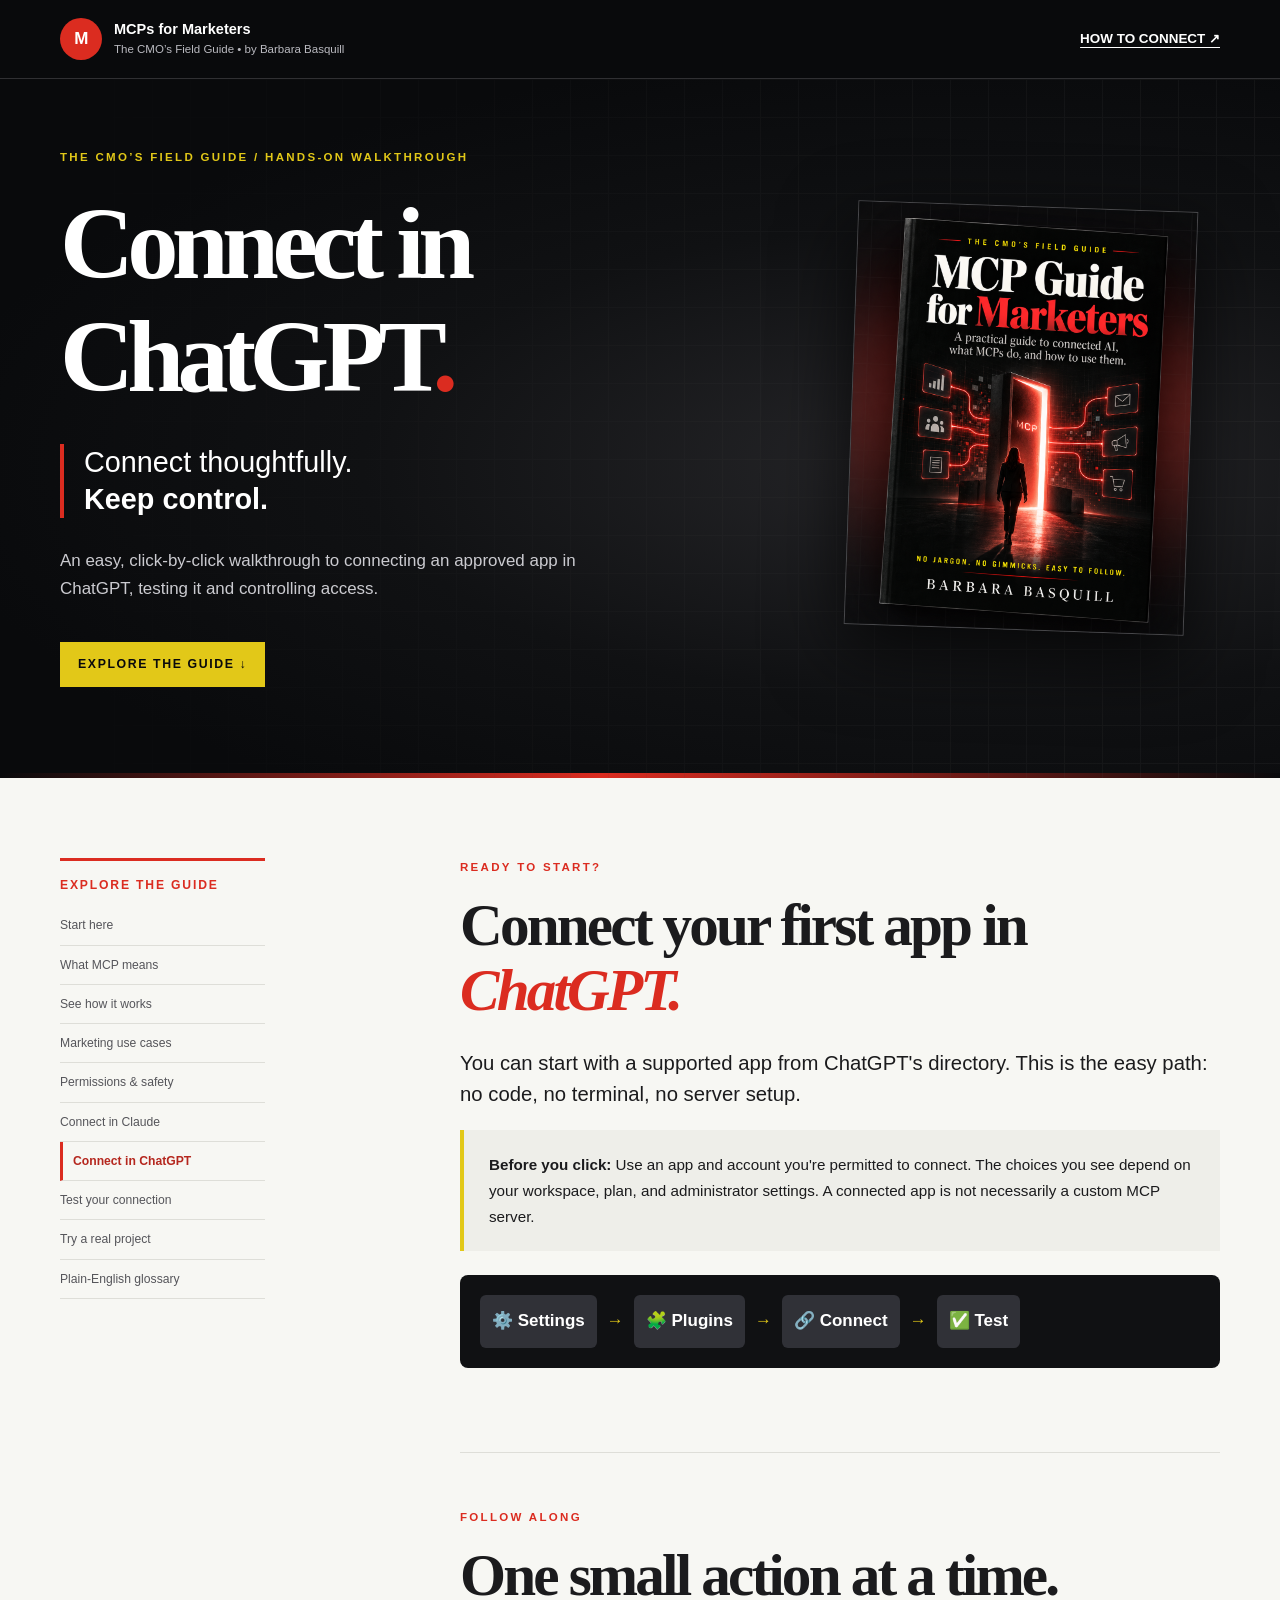
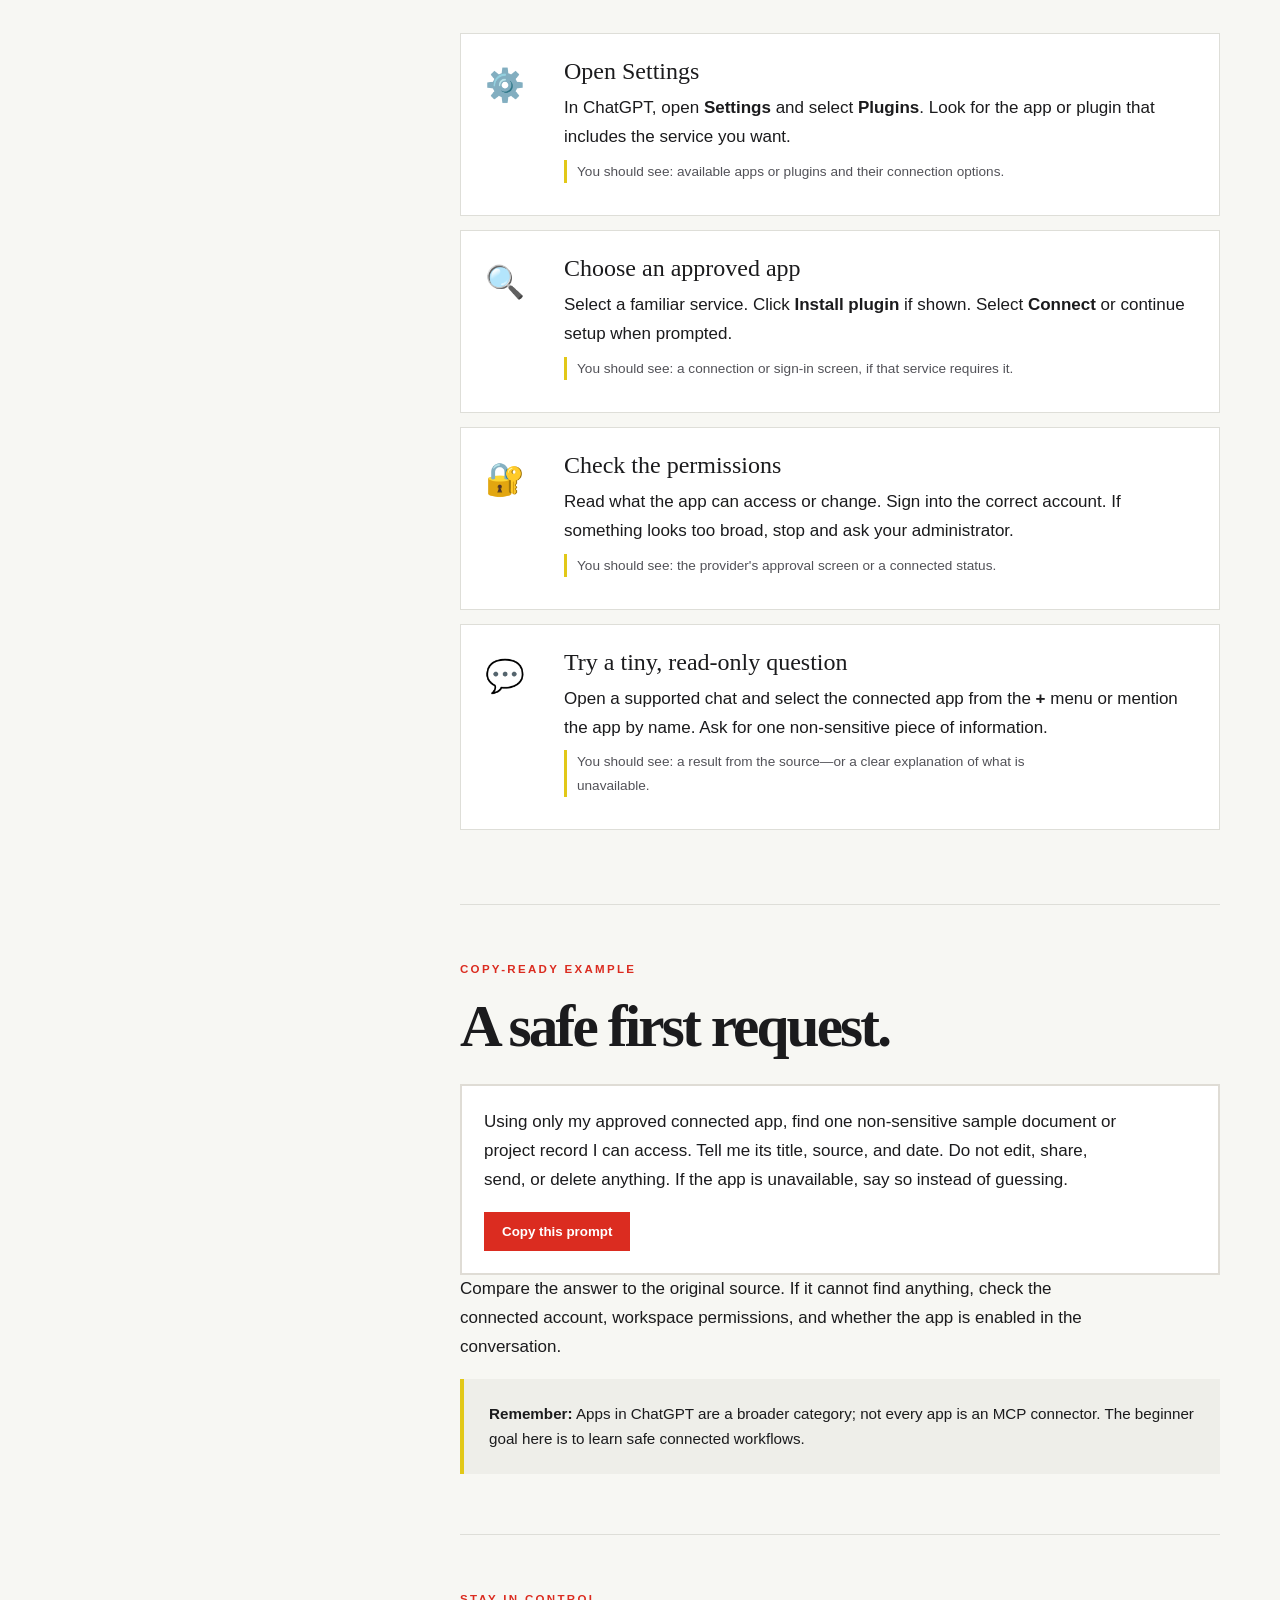
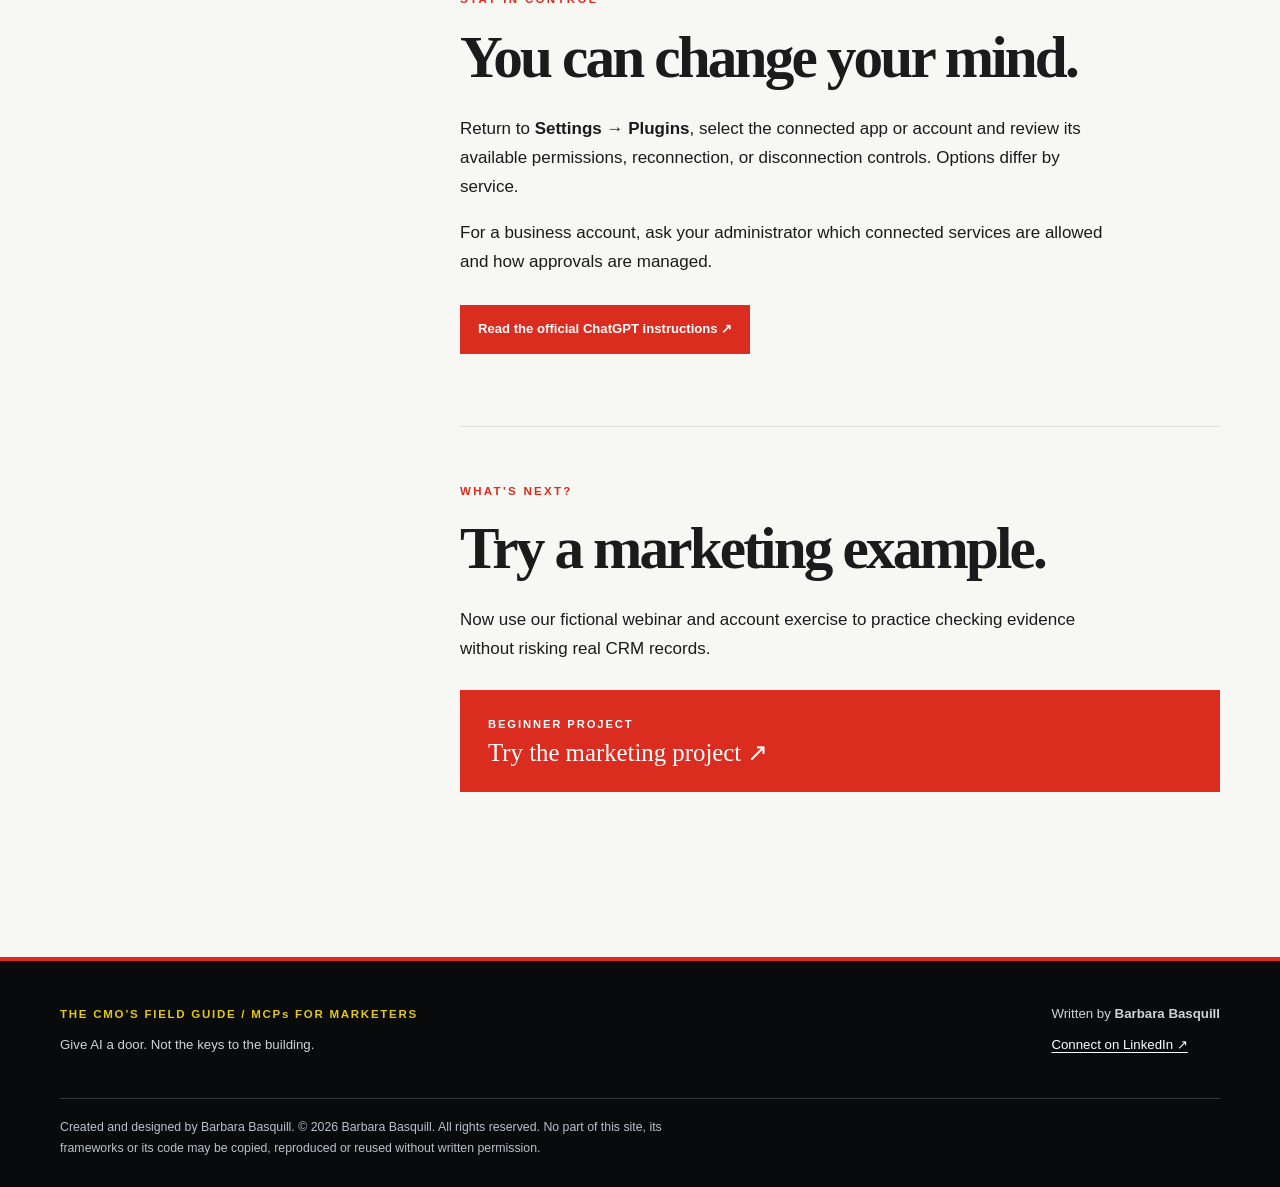
==== connect-chatgpt.html @ d880cb08 "Add files via upload" ====
<!DOCTYPE html>

<html lang="en"><head><meta charset="utf-8"/><meta content="width=device-width,initial-scale=1" name="viewport"/><meta content="#090a0c" name="theme-color"/><meta content="A complete, plain-English MCP guide for CMOs and marketers: see how connectors work, connect Claude safely, and try practical marketing projects." name="description"/><title>Connect an App in ChatGPT | MCPs for Marketers</title><link href="styles.css" rel="stylesheet"/></head><body><a class="skip-link" href="#article">Skip to the guide</a><header class="site-header"><div class="shell header-inner"><a class="brand" href="index.html"><span aria-hidden="true" class="brand-mark">M</span><span><strong>MCPs for Marketers</strong><small>The CMO’s Field Guide • by Barbara Basquill</small></span></a><a class="header-link" href="connect-claude.html">HOW TO CONNECT ↗</a></div></header><section class="hero"><div class="shell hero-grid"><div class="hero-copy"><p class="eyebrow">THE CMO’S FIELD GUIDE / HANDS-ON WALKTHROUGH</p><h1>Connect in<br/><em>ChatGPT<span class="red">.</span></em></h1><p class="hero-deck">Connect thoughtfully.<br/><strong>Keep control.</strong></p><p class="hero-sub">An easy, click-by-click walkthrough to connecting an approved app in ChatGPT, testing it and controlling access.</p><a class="hero-button" href="#article">EXPLORE THE GUIDE ↓</a></div><div aria-hidden="false" class="hero-art"><img alt="MCP Guide for Marketers book cover, by Barbara Basquill, depicting connected business tools through an illuminated MCP doorway" src="assets/mcp-guide-cover.png"/></div></div><div class="hero-rule"></div></section><main class="shell article-shell" id="article"><aside aria-label="Guide navigation" class="contents"><p>EXPLORE THE GUIDE</p><a href="index.html">Start here</a><a href="index.html#what">What MCP means</a><a href="index.html#diagram">See how it works</a><a href="index.html#examples">Marketing use cases</a><a href="index.html#safety">Permissions &amp; safety</a><a href="connect-claude.html">Connect in Claude</a><a aria-current="page" href="connect-chatgpt.html">Connect in ChatGPT</a><a href="connect-claude.html#test">Test your connection</a><a href="starter-project.html">Try a real project</a><a href="starter-project.html#glossary">Plain-English glossary</a></aside><article class="story">
<section class="story-section intro"><p class="section-kicker">READY TO START?</p><h2>Connect your first app in <em>ChatGPT.</em></h2><p class="lead">You can start with a supported app from ChatGPT's directory. This is the easy path: no code, no terminal, no server setup.</p><div class="note"><strong>Before you click:</strong> Use an app and account you're permitted to connect. The choices you see depend on your workspace, plan, and administrator settings. A connected app is not necessarily a custom MCP server.</div><div class="interface-map"><div>⚙️ <strong>Settings</strong></div><span>→</span><div>🧩 <strong>Plugins</strong></div><span>→</span><div>🔗 <strong>Connect</strong></div><span>→</span><div>✅ <strong>Test</strong></div></div></section>
<section class="story-section" id="chatgpt-steps"><p class="section-kicker">FOLLOW ALONG</p><h2>One small action at a time.</h2><div class="action-steps"><article><div class="action-icon">⚙️</div><div><h3>Open Settings</h3><p>In ChatGPT, open <strong>Settings</strong> and select <strong>Plugins</strong>. Look for the app or plugin that includes the service you want.</p><p class="expected">You should see: available apps or plugins and their connection options.</p></div></article><article><div class="action-icon">🔍</div><div><h3>Choose an approved app</h3><p>Select a familiar service. Click <strong>Install plugin</strong> if shown. Select <strong>Connect</strong> or continue setup when prompted.</p><p class="expected">You should see: a connection or sign-in screen, if that service requires it.</p></div></article><article><div class="action-icon">🔐</div><div><h3>Check the permissions</h3><p>Read what the app can access or change. Sign into the correct account. If something looks too broad, stop and ask your administrator.</p><p class="expected">You should see: the provider's approval screen or a connected status.</p></div></article><article><div class="action-icon">💬</div><div><h3>Try a tiny, read-only question</h3><p>Open a supported chat and select the connected app from the <strong>+</strong> menu or mention the app by name. Ask for one non-sensitive piece of information.</p><p class="expected">You should see: a result from the source—or a clear explanation of what is unavailable.</p></div></article></div></section>
<section class="story-section" id="chatgpt-test"><p class="section-kicker">COPY-READY EXAMPLE</p><h2>A safe first request.</h2><div class="prompt-card"><p id="gptPrompt">Using only my approved connected app, find one non-sensitive sample document or project record I can access. Tell me its title, source, and date. Do not edit, share, send, or delete anything. If the app is unavailable, say so instead of guessing.</p><button class="copy-button" data-copy="gptPrompt" type="button">Copy this prompt</button></div><p>Compare the answer to the original source. If it cannot find anything, check the connected account, workspace permissions, and whether the app is enabled in the conversation.</p><div class="note"><strong>Remember:</strong> Apps in ChatGPT are a broader category; not every app is an MCP connector. The beginner goal here is to learn safe connected workflows.</div></section>
<section class="story-section" id="chatgpt-control"><p class="section-kicker">STAY IN CONTROL</p><h2>You can change your mind.</h2><p>Return to <strong>Settings → Plugins</strong>, select the connected app or account and review its available permissions, reconnection, or disconnection controls. Options differ by service.</p><p>For a business account, ask your administrator which connected services are allowed and how approvals are managed.</p><a class="action-link" href="https://help.openai.com/en/articles/11487775-connected-apps-in-chatgpt" rel="noopener" target="_blank">Read the official ChatGPT instructions ↗</a></section>
<section class="story-section last"><p class="section-kicker">WHAT'S NEXT?</p><h2>Try a marketing example.</h2><p>Now use our fictional webinar and account exercise to practice checking evidence without risking real CRM records.</p><a class="cta" href="starter-project.html"><span>BEGINNER PROJECT</span><strong>Try the marketing project ↗</strong></a></section></article></main><footer><div class="shell footer-inner"><div class="footer-project"><span>THE CMO’S FIELD GUIDE / MCPs FOR MARKETERS</span><p>Give AI a door. Not the keys to the building.</p></div><div class="footer-author"><p>Written by <strong>Barbara Basquill</strong></p><a href="https://www.linkedin.com/in/enterprisemarketing/" target="_blank" rel="noopener noreferrer">Connect on LinkedIn ↗</a></div></div><div class="shell footer-copyright"><p>Created and designed by Barbara Basquill. © 2026 Barbara Basquill. All rights reserved. No part of this site, its frameworks or its code may be copied, reproduced or reused without written permission.</p></div></footer><script defer="True" src="guide.js"></script></body></html>
---- styles.css ----
:root{--black:#090a0c;--charcoal:#141518;--paper:#f7f7f3;--white:#fff;--red:#db2c20;--yellow:#e2c818;--ink:#1b1b1d;--muted:#626269;--line:#deded8}*{box-sizing:border-box}html{scroll-behavior:smooth}body{margin:0;background:var(--paper);color:var(--ink);font:17px/1.7 Inter,ui-sans-serif,-apple-system,BlinkMacSystemFont,"Segoe UI",sans-serif}a{color:inherit;text-underline-offset:4px}a:focus-visible{outline:3px solid var(--yellow);outline-offset:4px}.shell{width:min(1160px,calc(100% - 48px));margin-inline:auto}.skip-link{position:absolute;left:16px;top:-80px;background:var(--yellow);color:var(--black);padding:8px 15px;z-index:30}.skip-link:focus{top:12px}.site-header{background:var(--black);color:white;border-bottom:1px solid #303033}.header-inner{min-height:78px;display:flex;align-items:center;justify-content:space-between;gap:24px}.brand{display:flex;align-items:center;gap:12px;text-decoration:none;line-height:1.2}.brand-mark{display:grid;place-items:center;width:42px;height:42px;border-radius:50%;background:var(--red);font-weight:900;letter-spacing:-.04em}.brand strong,.brand small{display:block}.brand strong{font-size:.91rem}.brand small{margin-top:4px;color:#babac0;font-size:.72rem}.header-link{font-size:.84rem;font-weight:750}.hero{position:relative;overflow:hidden;color:white;background:radial-gradient(ellipse at 75% 55%,#27272a 0%,#101113 44%,var(--black) 76%)}.hero:before{content:"";position:absolute;inset:0;opacity:.16;background-image:linear-gradient(#494949 1px,transparent 1px),linear-gradient(90deg,#494949 1px,transparent 1px);background-size:38px 38px;mask-image:linear-gradient(to right,transparent,#000)}.hero-grid{position:relative;display:grid;grid-template-columns:1.35fr .8fr;align-items:center;gap:clamp(36px,7vw,90px);min-height:650px;padding:70px 0 86px}.eyebrow,.section-kicker{font-size:.72rem;font-weight:900;letter-spacing:.2em}.eyebrow{color:var(--yellow)}.eyebrow span{color:var(--red);padding:0 10px}h1,h2,h3,p{margin-top:0}h1,h2,h3{line-height:1.1}h1{font-family:Georgia,"Times New Roman",serif;font-size:clamp(3.8rem,8vw,7.1rem);letter-spacing:-.065em;margin:22px 0 30px}h1 em{font-style:normal}h1 .red{color:var(--red)}.hero-deck{border-left:4px solid var(--red);padding-left:20px;font-size:clamp(1.3rem,2.5vw,1.8rem);line-height:1.3}.hero-sub{max-width:540px;color:#cbcbd0;line-height:1.65}.hero-button{display:inline-flex;align-items:center;gap:25px;margin-top:22px;background:var(--yellow);color:var(--black);padding:12px 18px;text-decoration:none;font-size:.77rem;font-weight:900;letter-spacing:.13em}.hero-button:hover{background:#f2db3e}.hero-art{position:relative;max-width:340px;justify-self:center;transform:rotate(2deg)}.hero-art img{display:block;position:relative;width:100%;height:auto;border:1px solid #4b4b4b;box-shadow:0 28px 80px #000b}.art-halo{position:absolute;inset:25% -20%;background:var(--red);filter:blur(65px);opacity:.29}.hero-rule{height:5px;background:linear-gradient(90deg,var(--black) 0%,var(--red) 47%,var(--black) 100%)}.article-shell{display:grid;grid-template-columns:205px minmax(0,760px);justify-content:space-between;gap:65px;padding-top:80px;padding-bottom:105px}.contents{position:sticky;top:30px;align-self:start;border-top:3px solid var(--red);padding-top:15px;font-size:.76rem;line-height:1.5}.contents p{font-weight:900;letter-spacing:.15em;color:var(--red)}.contents a{display:block;padding:10px 0;color:#55555a;text-decoration:none;border-bottom:1px solid var(--line)}.contents a:hover{color:var(--red)}.story-section{scroll-margin-top:25px;padding:55px 0 60px;border-bottom:1px solid var(--line)}.intro{padding-top:0}.story-section.last{border-bottom:0}.section-kicker{color:var(--red);margin-bottom:15px}h2{font-family:Georgia,"Times New Roman",serif;font-size:clamp(2.2rem,5vw,3.7rem);letter-spacing:-.048em;margin-bottom:25px}h2 em{font-style:italic;color:var(--red)}.story p{max-width:68ch}.lead{font-size:1.27rem;line-height:1.52}.pullquote{display:flex;gap:10px;margin:32px 0 0;padding:24px 28px;background:var(--black);color:white;border-left:5px solid var(--red)}.pullquote>span{color:var(--red);font:4rem/1 Georgia,serif}.pullquote p{margin:6px 0 0;font:1.25rem/1.46 Georgia,serif}.question{background:#eae9e4;border-left:4px solid var(--red);padding:20px 23px;font:1.4rem/1.4 Georgia,serif}.compare{display:grid;grid-template-columns:1fr 1fr;gap:14px;margin:17px 0 25px}.compare>div{background:white;border:1px solid var(--line);padding:22px}.compare p{margin:12px 0 0;font-size:.94rem}.tag{color:var(--muted);font-size:.65rem;font-weight:900;letter-spacing:.16em}.tag-red{color:var(--red)}.steps{list-style:none;padding:0;margin:0 0 30px}.steps li{display:flex;gap:20px;padding:18px 0;border-bottom:1px solid var(--line)}.steps li>span{flex:none;color:var(--red);font-size:.77rem;font-weight:900;letter-spacing:.1em}.steps strong{display:block;line-height:1.4}.steps p{margin:4px 0 0;font-size:.94rem;color:#515157}.note{background:#eeeee9;padding:22px 25px;font-size:.95rem;border-left:4px solid var(--yellow)}.use-cases{display:grid;grid-template-columns:1fr 1fr;gap:13px;margin:23px 0}.use-case{padding:23px 23px 18px;background:white;border:1px solid var(--line);border-top:3px solid var(--red)}.use-case>span{color:var(--red);font-size:.69rem;font-weight:900;letter-spacing:.16em}.use-case h3{font:1.35rem/1.18 Georgia,serif;margin:15px 0}.use-case p{font-size:.88rem;line-height:1.5;margin:8px 0}.fine-print{font-size:.82rem;color:var(--muted)}.checklist{background:white;border:1px solid var(--line);padding:28px;margin:25px 0}.checklist h3{font:1.6rem Georgia,serif;margin:0 0 12px}.checklist ul{padding-left:22px;margin:0}.checklist li{padding:8px 0}.checklist li::marker{color:var(--red)}.rule{background:var(--black);color:white;padding:26px 30px}.rule span{color:var(--yellow);font-size:.72rem;font-weight:900;letter-spacing:.18em}.rule p{font:1.2rem/1.5 Georgia,serif;margin:12px 0 0}.cta{display:flex;flex-direction:column;gap:4px;padding:25px 28px;margin-top:26px;background:var(--red);color:white;text-decoration:none}.cta:hover{background:#b62319}.cta>span{font-size:.7rem;font-weight:900;letter-spacing:.17em}.cta strong{font:1.55rem Georgia,serif}.sources{font-size:.81rem;color:#606066;border-top:1px solid var(--line);padding-top:20px}.sources a{color:#a92219}.footer-inner{display:flex;justify-content:space-between;gap:28px;padding:42px 0}.footer-inner span{color:var(--yellow);font-size:.72rem;font-weight:900;letter-spacing:.15em}.footer-inner p{margin:8px 0 0}.footer-inner a{color:white}footer{background:var(--black);color:#d3d3d7;border-top:4px solid var(--red);font-size:.83rem}@media(max-width:850px){.hero-grid{grid-template-columns:1fr;min-height:auto}.hero-art{max-width:250px;justify-self:start}.article-shell{display:block;padding-top:45px}.contents{position:static;display:flex;flex-wrap:wrap;gap:0 15px;padding-bottom:20px}.contents p{width:100%;margin-bottom:5px}.contents a{font-size:.72rem}.story-section{padding:45px 0}}@media(max-width:600px){.shell{width:min(100% - 34px,1160px)}.header-link,.brand small{display:none}.hero-grid{padding:54px 0 60px;gap:36px}.hero-art{max-width:210px}.compare,.use-cases{grid-template-columns:1fr}.footer-inner{flex-direction:column}h1{font-size:clamp(3.4rem,13vw,5rem)}}@media(prefers-reduced-motion:reduce){html{scroll-behavior:auto}}@media print{.site-header,.contents,.hero-button,.cta,footer{display:none}.hero{color:black;background:white}.hero-grid{min-height:0;padding:0}.hero-art{display:none}.article-shell{display:block;padding:0}.story-section{break-inside:avoid}.pullquote,.rule{print-color-adjust:exact}}

/* Standalone field guide enhancements; original editorial palette and typography retained */
.hero-grid{min-height:455px}.hero-art{width:320px;max-width:100%;aspect-ratio:1;transform:none;display:flex;align-items:center;justify-content:center}.diagram-badge{width:230px;height:230px;border:2px solid var(--red);border-radius:26px;background:linear-gradient(140deg,#28282b,#090a0c);display:flex;flex-direction:column;align-items:center;justify-content:center;box-shadow:0 0 65px #db2c2044}.diagram-badge strong{font:5.5rem Georgia,serif;color:var(--yellow);line-height:1}.diagram-badge span{color:white;font-weight:800;letter-spacing:.14em;font-size:.72rem}.eyebrow{line-height:1.5}.contents a[aria-current="page"]{color:var(--red);font-weight:900}.story-section{scroll-margin-top:30px}.topic-list{list-style:none;padding:0}.topic-list li{margin:12px 0;padding:16px 19px;background:white;border-left:3px solid var(--red)}.flowchart{background:#101113;color:white;border-radius:12px;padding:27px;margin:28px 0}.flow-step{background:#24252a;border:1px solid #505158;border-radius:9px;text-align:center;padding:17px 12px}.flow-step b{display:block;color:white}.flow-step small{display:block;color:#cfd0d4}.flow-arrow{text-align:center;color:var(--yellow);font-size:1.7rem;line-height:1.5}.flow-systems{display:grid;grid-template-columns:repeat(3,1fr);gap:9px}.flow-systems .flow-step{font-size:.84rem}.flow-caption{color:#bdbec4;font-size:.77rem;margin:16px 0 0!important;text-align:center}.callout{border:1px solid var(--line);background:white;padding:22px;margin:22px 0}.callout strong{color:#a7231b}.action-link{display:inline-block;padding:13px 18px;background:var(--red);color:white;text-decoration:none;font-size:.82rem;font-weight:900;margin:12px 0}.action-link:hover{background:#a9241e}.steps-plain{counter-reset:step;list-style:none;padding:0}.steps-plain li{position:relative;padding:20px 20px 20px 56px;background:white;border:1px solid var(--line);margin:12px 0}.steps-plain li:before{counter-increment:step;content:counter(step);position:absolute;top:18px;left:17px;display:grid;place-items:center;background:var(--yellow);width:27px;height:27px;border-radius:50%;font-size:.82rem;font-weight:900}.steps-plain li p{margin:6px 0 0}.gloss{display:grid;grid-template-columns:repeat(2,minmax(0,1fr));gap:12px}.gloss>div{background:white;border:1px solid var(--line);padding:18px}.gloss dt{font-weight:900}.gloss dd{margin:6px 0 0;font-size:.9rem}.page-links{display:flex;flex-wrap:wrap;gap:12px;margin:22px 0}.page-links a{background:var(--black);color:#fff;padding:12px 16px;text-decoration:none;font-weight:800;font-size:.84rem}.page-links a:hover{background:var(--red)}.crumb{font-size:.8rem;margin:24px 0;color:var(--muted)}.check-box{display:flex;gap:12px;align-items:flex-start;background:white;border:1px solid var(--line);padding:12px;margin:10px 0}.check-box input{margin-top:7px;accent-color:#bc2b23}.print-note{font-size:.8rem;color:var(--muted)}.hero-sub{font-size:1.06rem}.footer-inner{align-items:center}.sources{margin-top:45px}.key-term{background:#f1ebc9;padding:0 3px}.mini-label{font-size:.75rem;font-weight:900;letter-spacing:.12em;color:var(--red)}
@media(max-width:600px){.flow-systems{grid-template-columns:1fr}.gloss{grid-template-columns:1fr}.hero-art{display:none}.steps-plain li{padding-left:52px}}

/* Full guide: accessible navigation, book cover and teaching visuals */
.hero-art{width:auto;max-width:340px;height:auto;aspect-ratio:auto;transform:rotate(2deg);display:block}.hero-art img{width:100%;border:1px solid #48484b;box-shadow:0 25px 75px #000b}.hero-grid{grid-template-columns:1.35fr .8fr;min-height:600px}.contents a[aria-current="page"]{color:#b5271e;font-weight:900;border-left:3px solid var(--red);padding-left:10px}.quick-map{margin:24px 0;padding:22px;background:#fff;border:1px solid var(--line)}.quick-map>strong{font:1.25rem Georgia,serif}.quick-cards{display:grid;grid-template-columns:repeat(2,1fr);gap:9px;margin-top:14px}.quick-cards a{display:block;padding:16px;background:#f0efeb;color:#252525;text-decoration:none;border-left:3px solid var(--red);font-size:.86rem;font-weight:800}.quick-cards a:hover{background:#f5e9dc}.diagram-explainer{font-weight:650}.mini-diagram{margin:30px 0;background:#101113;border-radius:12px;padding:24px;color:#fff}.mini-diagram figcaption{font:1.35rem Georgia,serif;margin-bottom:18px}.diagram-track{display:flex;gap:12px;align-items:center}.diagram-node{background:#222429;border:1px solid #47474f;border-radius:9px;padding:16px;flex:1;text-align:center;min-width:0}.diagram-node strong,.diagram-node small{display:block}.diagram-node small{color:#d1d1d4;margin-top:6px}.node-icon{font-size:1.7rem}.diagram-link{color:var(--yellow);font-size:1.8rem}.interface-map{display:flex;align-items:center;flex-wrap:wrap;gap:10px;background:#101113;color:#fff;padding:20px;margin:24px 0;border-radius:8px}.interface-map div{padding:12px;background:#303137;border-radius:6px}.interface-map span{color:var(--yellow)}.action-steps article{display:grid;grid-template-columns:64px 1fr;gap:15px;background:#fff;border:1px solid var(--line);padding:24px;margin:14px 0}.action-icon{font-size:2rem}.action-steps h3{font:1.5rem Georgia,serif;margin-bottom:9px}.action-steps p{margin-bottom:8px}.expected{font-size:.85rem;color:#525258;border-left:3px solid var(--yellow);padding-left:10px}.prompt-card{border:2px solid #dfdcd5;background:#fff;padding:22px}.copy-button{border:0;padding:12px 18px;background:#db2c20;color:white;font-weight:900;cursor:pointer}.copy-button:focus-visible,a:focus-visible{outline:3px solid #dba900;outline-offset:3px}
@media(max-width:850px){.hero-grid{grid-template-columns:1fr;min-height:auto}.hero-art{max-width:280px;justify-self:center}}@media(max-width:600px){.hero-art{display:block;max-width:220px}.quick-cards{grid-template-columns:1fr}.diagram-track{flex-direction:column}.diagram-node{width:100%;box-sizing:border-box}.diagram-link{transform:rotate(90deg)}.action-steps article{grid-template-columns:1fr}}

/* Consistent author and rights statement across every guide page */
.footer-copyright{border-top:1px solid #343439;padding:18px 0 28px;color:#bbc0cb;}
.footer-copyright p{font-size:.77rem;line-height:1.7;margin:0;max-width:90ch;}
.footer-author p{margin:0 0 8px;}
.footer-author a{text-underline-offset:3px;}
@media(max-width:600px){.footer-copyright{padding-bottom:26px}.footer-copyright p{font-size:.75rem}}
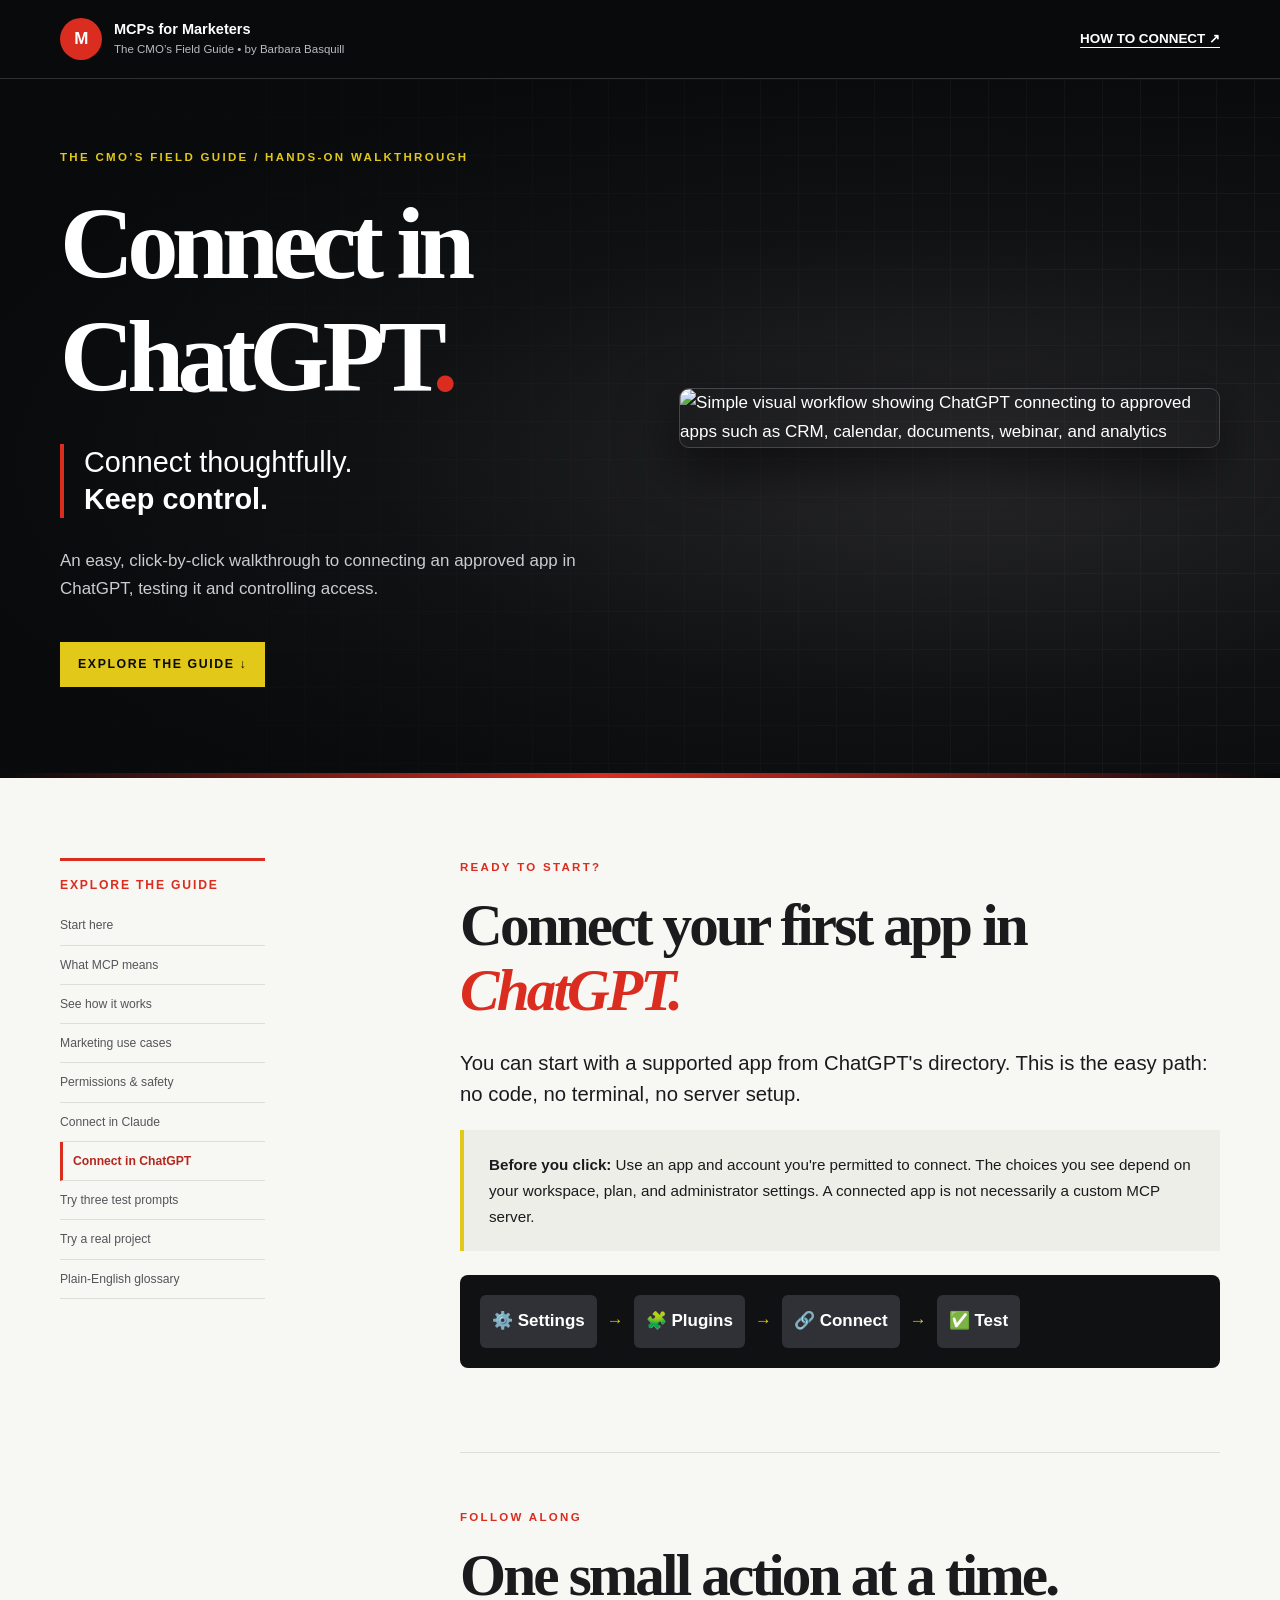
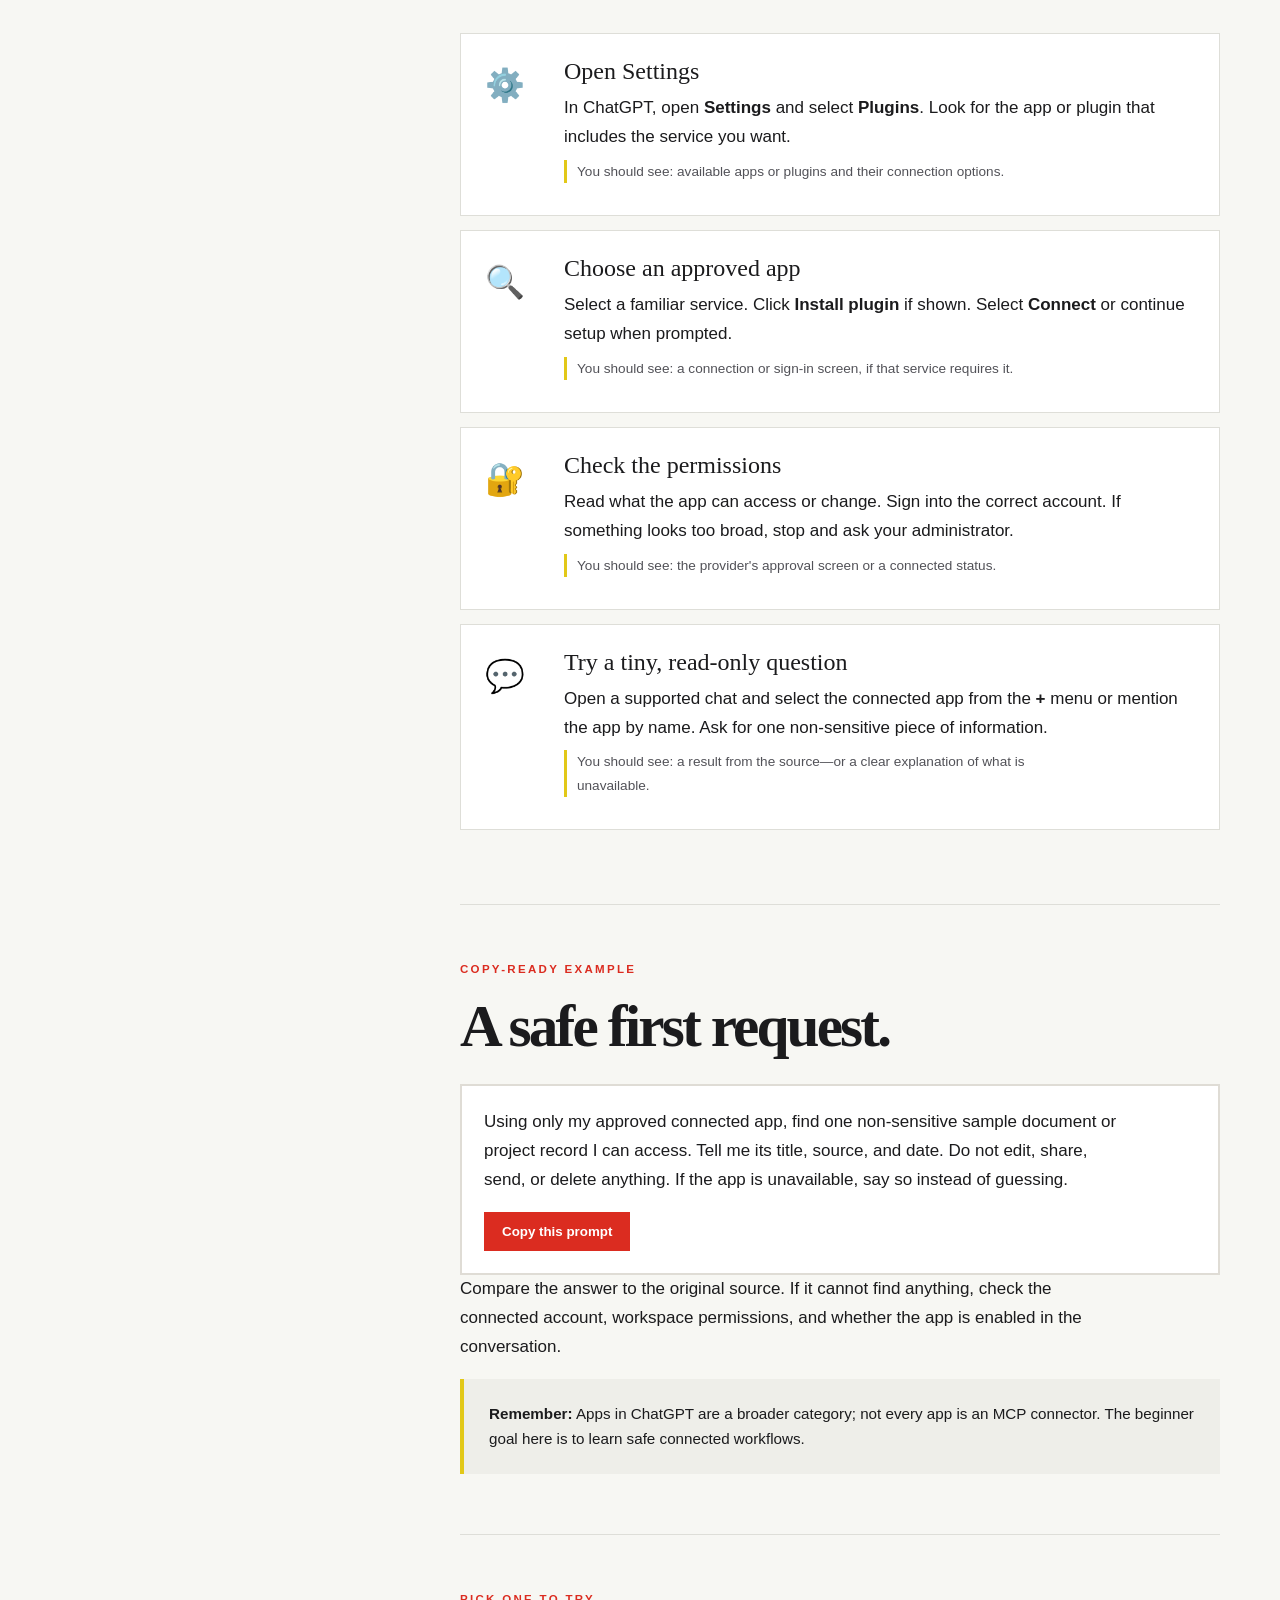
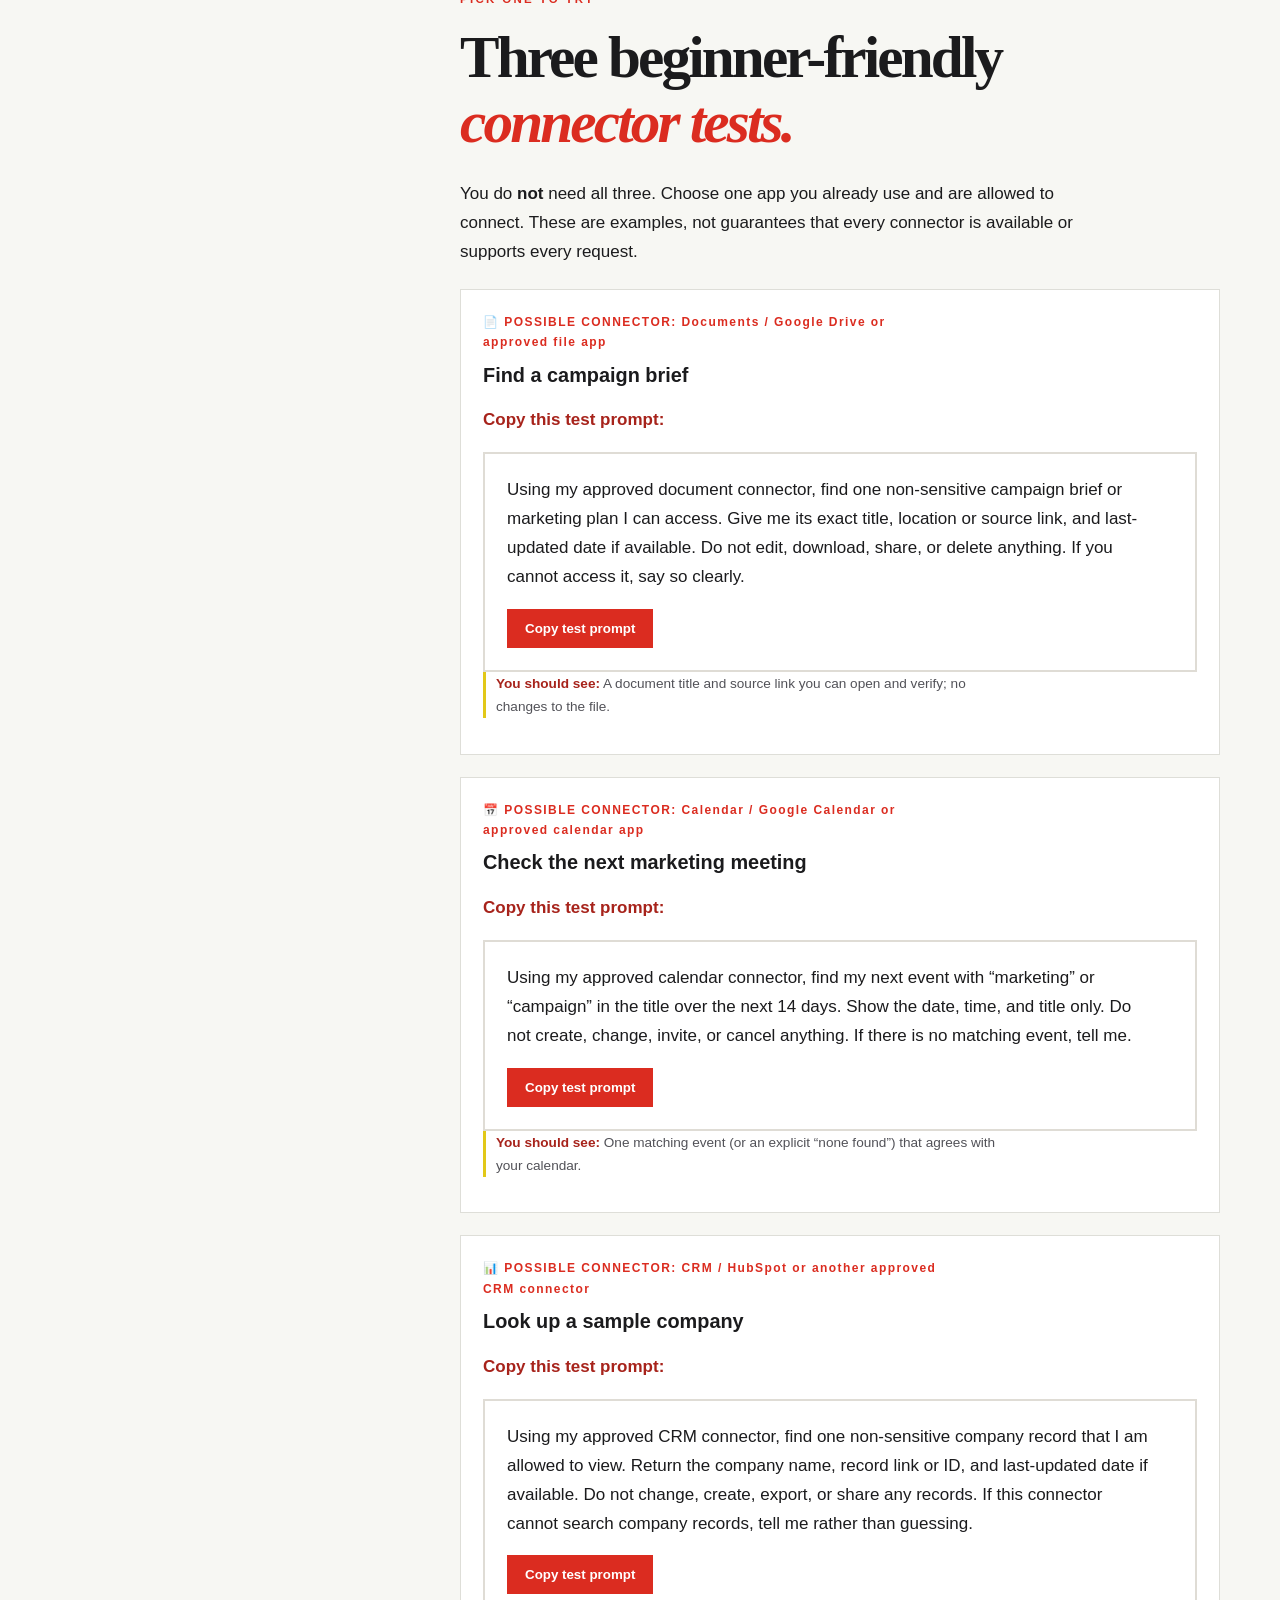
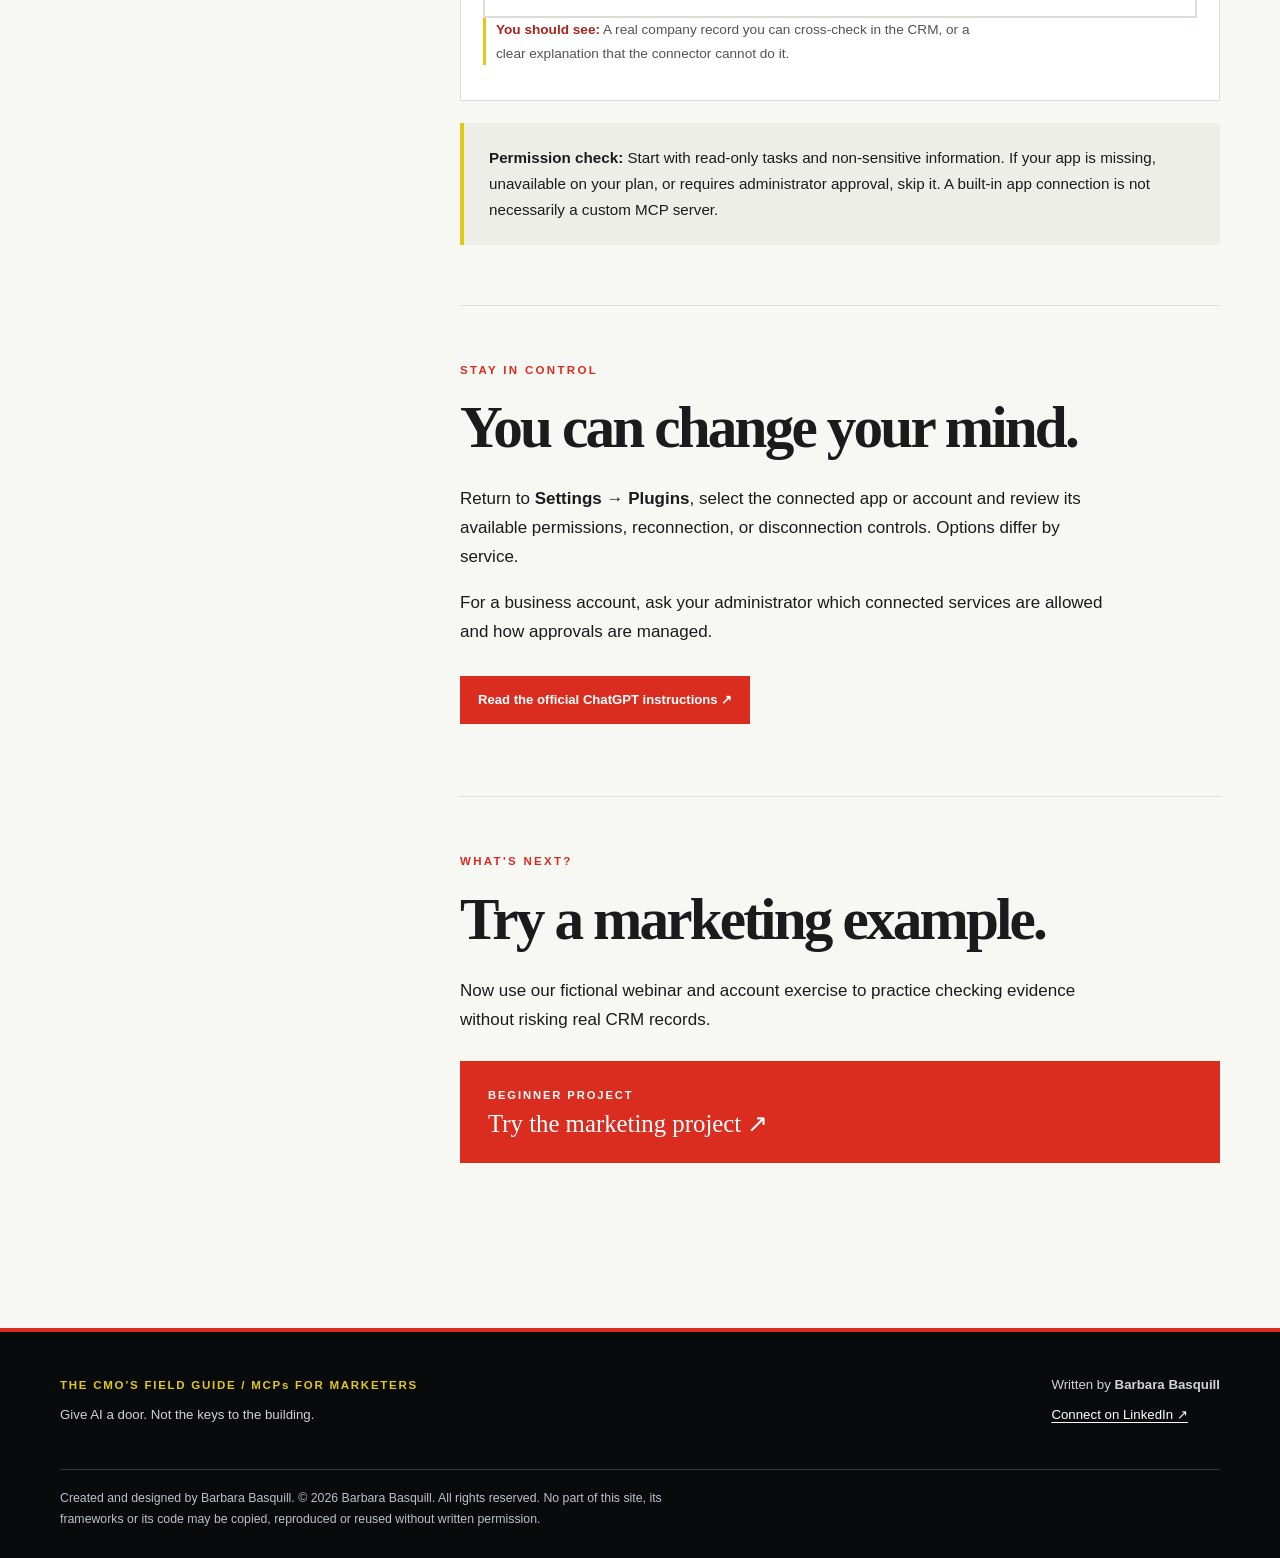
==== commit d62614ef: "Add files via upload Improve Claude and ChatGPT workflow diagrams with clear commands" ====
--- a/connect-chatgpt.html
+++ b/connect-chatgpt.html
@@ -1,8 +1,13 @@
 <!DOCTYPE html>
 
-<html lang="en"><head><meta charset="utf-8"/><meta content="width=device-width,initial-scale=1" name="viewport"/><meta content="#090a0c" name="theme-color"/><meta content="A complete, plain-English MCP guide for CMOs and marketers: see how connectors work, connect Claude safely, and try practical marketing projects." name="description"/><title>Connect an App in ChatGPT | MCPs for Marketers</title><link href="styles.css" rel="stylesheet"/></head><body><a class="skip-link" href="#article">Skip to the guide</a><header class="site-header"><div class="shell header-inner"><a class="brand" href="index.html"><span aria-hidden="true" class="brand-mark">M</span><span><strong>MCPs for Marketers</strong><small>The CMO’s Field Guide • by Barbara Basquill</small></span></a><a class="header-link" href="connect-claude.html">HOW TO CONNECT ↗</a></div></header><section class="hero"><div class="shell hero-grid"><div class="hero-copy"><p class="eyebrow">THE CMO’S FIELD GUIDE / HANDS-ON WALKTHROUGH</p><h1>Connect in<br/><em>ChatGPT<span class="red">.</span></em></h1><p class="hero-deck">Connect thoughtfully.<br/><strong>Keep control.</strong></p><p class="hero-sub">An easy, click-by-click walkthrough to connecting an approved app in ChatGPT, testing it and controlling access.</p><a class="hero-button" href="#article">EXPLORE THE GUIDE ↓</a></div><div aria-hidden="false" class="hero-art"><img alt="MCP Guide for Marketers book cover, by Barbara Basquill, depicting connected business tools through an illuminated MCP doorway" src="assets/mcp-guide-cover.png"/></div></div><div class="hero-rule"></div></section><main class="shell article-shell" id="article"><aside aria-label="Guide navigation" class="contents"><p>EXPLORE THE GUIDE</p><a href="index.html">Start here</a><a href="index.html#what">What MCP means</a><a href="index.html#diagram">See how it works</a><a href="index.html#examples">Marketing use cases</a><a href="index.html#safety">Permissions &amp; safety</a><a href="connect-claude.html">Connect in Claude</a><a aria-current="page" href="connect-chatgpt.html">Connect in ChatGPT</a><a href="connect-claude.html#test">Test your connection</a><a href="starter-project.html">Try a real project</a><a href="starter-project.html#glossary">Plain-English glossary</a></aside><article class="story">
+<html lang="en"><head><meta charset="utf-8"/><meta content="width=device-width,initial-scale=1" name="viewport"/><meta content="#090a0c" name="theme-color"/><meta content="A complete, plain-English MCP guide for CMOs and marketers: see how connectors work, connect Claude safely, and try practical marketing projects." name="description"/><title>Connect an App in ChatGPT | MCPs for Marketers</title><link href="styles.css" rel="stylesheet"/></head><body><a class="skip-link" href="#article">Skip to the guide</a><header class="site-header"><div class="shell header-inner"><a class="brand" href="index.html"><span aria-hidden="true" class="brand-mark">M</span><span><strong>MCPs for Marketers</strong><small>The CMO’s Field Guide • by Barbara Basquill</small></span></a><a class="header-link" href="connect-claude.html">HOW TO CONNECT ↗</a></div></header><section class="hero"><div class="shell hero-grid"><div class="hero-copy"><p class="eyebrow">THE CMO’S FIELD GUIDE / HANDS-ON WALKTHROUGH</p><h1>Connect in<br/><em>ChatGPT<span class="red">.</span></em></h1><p class="hero-deck">Connect thoughtfully.<br/><strong>Keep control.</strong></p><p class="hero-sub">An easy, click-by-click walkthrough to connecting an approved app in ChatGPT, testing it and controlling access.</p><a class="hero-button" href="#article">EXPLORE THE GUIDE ↓</a></div><div aria-hidden="false" class="hero-art workflow-art"><img alt="Simple visual workflow showing ChatGPT connecting to approved apps such as CRM, calendar, documents, webinar, and analytics" src="assets/chatgpt-workflow.png"/></div></div><div class="hero-rule"></div></section><main class="shell article-shell" id="article"><aside aria-label="Guide navigation" class="contents"><p>EXPLORE THE GUIDE</p><a href="index.html">Start here</a><a href="index.html#what">What MCP means</a><a href="index.html#diagram">See how it works</a><a href="index.html#examples">Marketing use cases</a><a href="index.html#safety">Permissions &amp; safety</a><a href="connect-claude.html">Connect in Claude</a><a aria-current="page" href="connect-chatgpt.html">Connect in ChatGPT</a><a href="connect-chatgpt.html#connector-examples">Try three test prompts</a><a href="starter-project.html">Try a real project</a><a href="starter-project.html#glossary">Plain-English glossary</a></aside><article class="story">
 <section class="story-section intro"><p class="section-kicker">READY TO START?</p><h2>Connect your first app in <em>ChatGPT.</em></h2><p class="lead">You can start with a supported app from ChatGPT's directory. This is the easy path: no code, no terminal, no server setup.</p><div class="note"><strong>Before you click:</strong> Use an app and account you're permitted to connect. The choices you see depend on your workspace, plan, and administrator settings. A connected app is not necessarily a custom MCP server.</div><div class="interface-map"><div>⚙️ <strong>Settings</strong></div><span>→</span><div>🧩 <strong>Plugins</strong></div><span>→</span><div>🔗 <strong>Connect</strong></div><span>→</span><div>✅ <strong>Test</strong></div></div></section>
 <section class="story-section" id="chatgpt-steps"><p class="section-kicker">FOLLOW ALONG</p><h2>One small action at a time.</h2><div class="action-steps"><article><div class="action-icon">⚙️</div><div><h3>Open Settings</h3><p>In ChatGPT, open <strong>Settings</strong> and select <strong>Plugins</strong>. Look for the app or plugin that includes the service you want.</p><p class="expected">You should see: available apps or plugins and their connection options.</p></div></article><article><div class="action-icon">🔍</div><div><h3>Choose an approved app</h3><p>Select a familiar service. Click <strong>Install plugin</strong> if shown. Select <strong>Connect</strong> or continue setup when prompted.</p><p class="expected">You should see: a connection or sign-in screen, if that service requires it.</p></div></article><article><div class="action-icon">🔐</div><div><h3>Check the permissions</h3><p>Read what the app can access or change. Sign into the correct account. If something looks too broad, stop and ask your administrator.</p><p class="expected">You should see: the provider's approval screen or a connected status.</p></div></article><article><div class="action-icon">💬</div><div><h3>Try a tiny, read-only question</h3><p>Open a supported chat and select the connected app from the <strong>+</strong> menu or mention the app by name. Ask for one non-sensitive piece of information.</p><p class="expected">You should see: a result from the source—or a clear explanation of what is unavailable.</p></div></article></div></section>
 <section class="story-section" id="chatgpt-test"><p class="section-kicker">COPY-READY EXAMPLE</p><h2>A safe first request.</h2><div class="prompt-card"><p id="gptPrompt">Using only my approved connected app, find one non-sensitive sample document or project record I can access. Tell me its title, source, and date. Do not edit, share, send, or delete anything. If the app is unavailable, say so instead of guessing.</p><button class="copy-button" data-copy="gptPrompt" type="button">Copy this prompt</button></div><p>Compare the answer to the original source. If it cannot find anything, check the connected account, workspace permissions, and whether the app is enabled in the conversation.</p><div class="note"><strong>Remember:</strong> Apps in ChatGPT are a broader category; not every app is an MCP connector. The beginner goal here is to learn safe connected workflows.</div></section>
+<section class="story-section" id="connector-examples"><p class="section-kicker">PICK ONE TO TRY</p><h2>Three beginner-friendly <em>connector tests.</em></h2><p>You do <strong>not</strong> need all three. Choose one app you already use and are allowed to connect. These are examples, not guarantees that every connector is available or supports every request.</p>
+<div class="callout"><p class="mini-label">📄 POSSIBLE CONNECTOR: Documents / Google Drive or approved file app</p><h3>Find a campaign brief</h3><p><strong>Copy this test prompt:</strong></p><div class="prompt-card"><p id="gptExample1">Using my approved document connector, find one non-sensitive campaign brief or marketing plan I can access. Give me its exact title, location or source link, and last-updated date if available. Do not edit, download, share, or delete anything. If you cannot access it, say so clearly.</p><button class="copy-button" data-copy="gptExample1" type="button">Copy test prompt</button></div><p class="expected"><strong>You should see:</strong> A document title and source link you can open and verify; no changes to the file.</p></div>
+<div class="callout"><p class="mini-label">📅 POSSIBLE CONNECTOR: Calendar / Google Calendar or approved calendar app</p><h3>Check the next marketing meeting</h3><p><strong>Copy this test prompt:</strong></p><div class="prompt-card"><p id="gptExample2">Using my approved calendar connector, find my next event with “marketing” or “campaign” in the title over the next 14 days. Show the date, time, and title only. Do not create, change, invite, or cancel anything. If there is no matching event, tell me.</p><button class="copy-button" data-copy="gptExample2" type="button">Copy test prompt</button></div><p class="expected"><strong>You should see:</strong> One matching event (or an explicit “none found”) that agrees with your calendar.</p></div>
+<div class="callout"><p class="mini-label">📊 POSSIBLE CONNECTOR: CRM / HubSpot or another approved CRM connector</p><h3>Look up a sample company</h3><p><strong>Copy this test prompt:</strong></p><div class="prompt-card"><p id="gptExample3">Using my approved CRM connector, find one non-sensitive company record that I am allowed to view. Return the company name, record link or ID, and last-updated date if available. Do not change, create, export, or share any records. If this connector cannot search company records, tell me rather than guessing.</p><button class="copy-button" data-copy="gptExample3" type="button">Copy test prompt</button></div><p class="expected"><strong>You should see:</strong> A real company record you can cross-check in the CRM, or a clear explanation that the connector cannot do it.</p></div>
+<div class="note"><strong>Permission check:</strong> Start with read-only tasks and non-sensitive information. If your app is missing, unavailable on your plan, or requires administrator approval, skip it. A built-in app connection is not necessarily a custom MCP server.</div></section>
 <section class="story-section" id="chatgpt-control"><p class="section-kicker">STAY IN CONTROL</p><h2>You can change your mind.</h2><p>Return to <strong>Settings → Plugins</strong>, select the connected app or account and review its available permissions, reconnection, or disconnection controls. Options differ by service.</p><p>For a business account, ask your administrator which connected services are allowed and how approvals are managed.</p><a class="action-link" href="https://help.openai.com/en/articles/11487775-connected-apps-in-chatgpt" rel="noopener" target="_blank">Read the official ChatGPT instructions ↗</a></section>
 <section class="story-section last"><p class="section-kicker">WHAT'S NEXT?</p><h2>Try a marketing example.</h2><p>Now use our fictional webinar and account exercise to practice checking evidence without risking real CRM records.</p><a class="cta" href="starter-project.html"><span>BEGINNER PROJECT</span><strong>Try the marketing project ↗</strong></a></section></article></main><footer><div class="shell footer-inner"><div class="footer-project"><span>THE CMO’S FIELD GUIDE / MCPs FOR MARKETERS</span><p>Give AI a door. Not the keys to the building.</p></div><div class="footer-author"><p>Written by <strong>Barbara Basquill</strong></p><a href="https://www.linkedin.com/in/enterprisemarketing/" target="_blank" rel="noopener noreferrer">Connect on LinkedIn ↗</a></div></div><div class="shell footer-copyright"><p>Created and designed by Barbara Basquill. © 2026 Barbara Basquill. All rights reserved. No part of this site, its frameworks or its code may be copied, reproduced or reused without written permission.</p></div></footer><script defer="True" src="guide.js"></script></body></html>
--- a/styles.css
+++ b/styles.css
@@ -14,3 +14,16 @@
 .footer-author p{margin:0 0 8px;}
 .footer-author a{text-underline-offset:3px;}
 @media(max-width:600px){.footer-copyright{padding-bottom:26px}.footer-copyright p{font-size:.75rem}}
+
+/* Workflow hero art for app-connection pages */
+.workflow-art{max-width:460px;transform:none;justify-self:center}
+.workflow-art img{width:100%;border:0;border-radius:14px;box-shadow:0 26px 80px rgba(0,0,0,.48)}
+@media(max-width:850px){.workflow-art{max-width:360px}}
+@media(max-width:600px){.workflow-art{max-width:260px}}
+
+/* Enlarged, matching Connected Apps diagrams for the tutorial hero panels. */
+.hero-grid:has(.workflow-art){grid-template-columns:minmax(0,1.05fr) minmax(0,1fr);gap:clamp(28px,4vw,65px)}
+.workflow-art{max-width:100%;width:100%;transform:none;justify-self:stretch}
+.workflow-art img{width:100%;height:auto;display:block;border:1px solid #44464a;border-radius:10px;box-shadow:0 20px 56px #0009}
+@media(max-width:850px){.hero-grid:has(.workflow-art){grid-template-columns:1fr}.workflow-art{max-width:560px;justify-self:center}}
+@media(max-width:600px){.workflow-art{max-width:100%}}
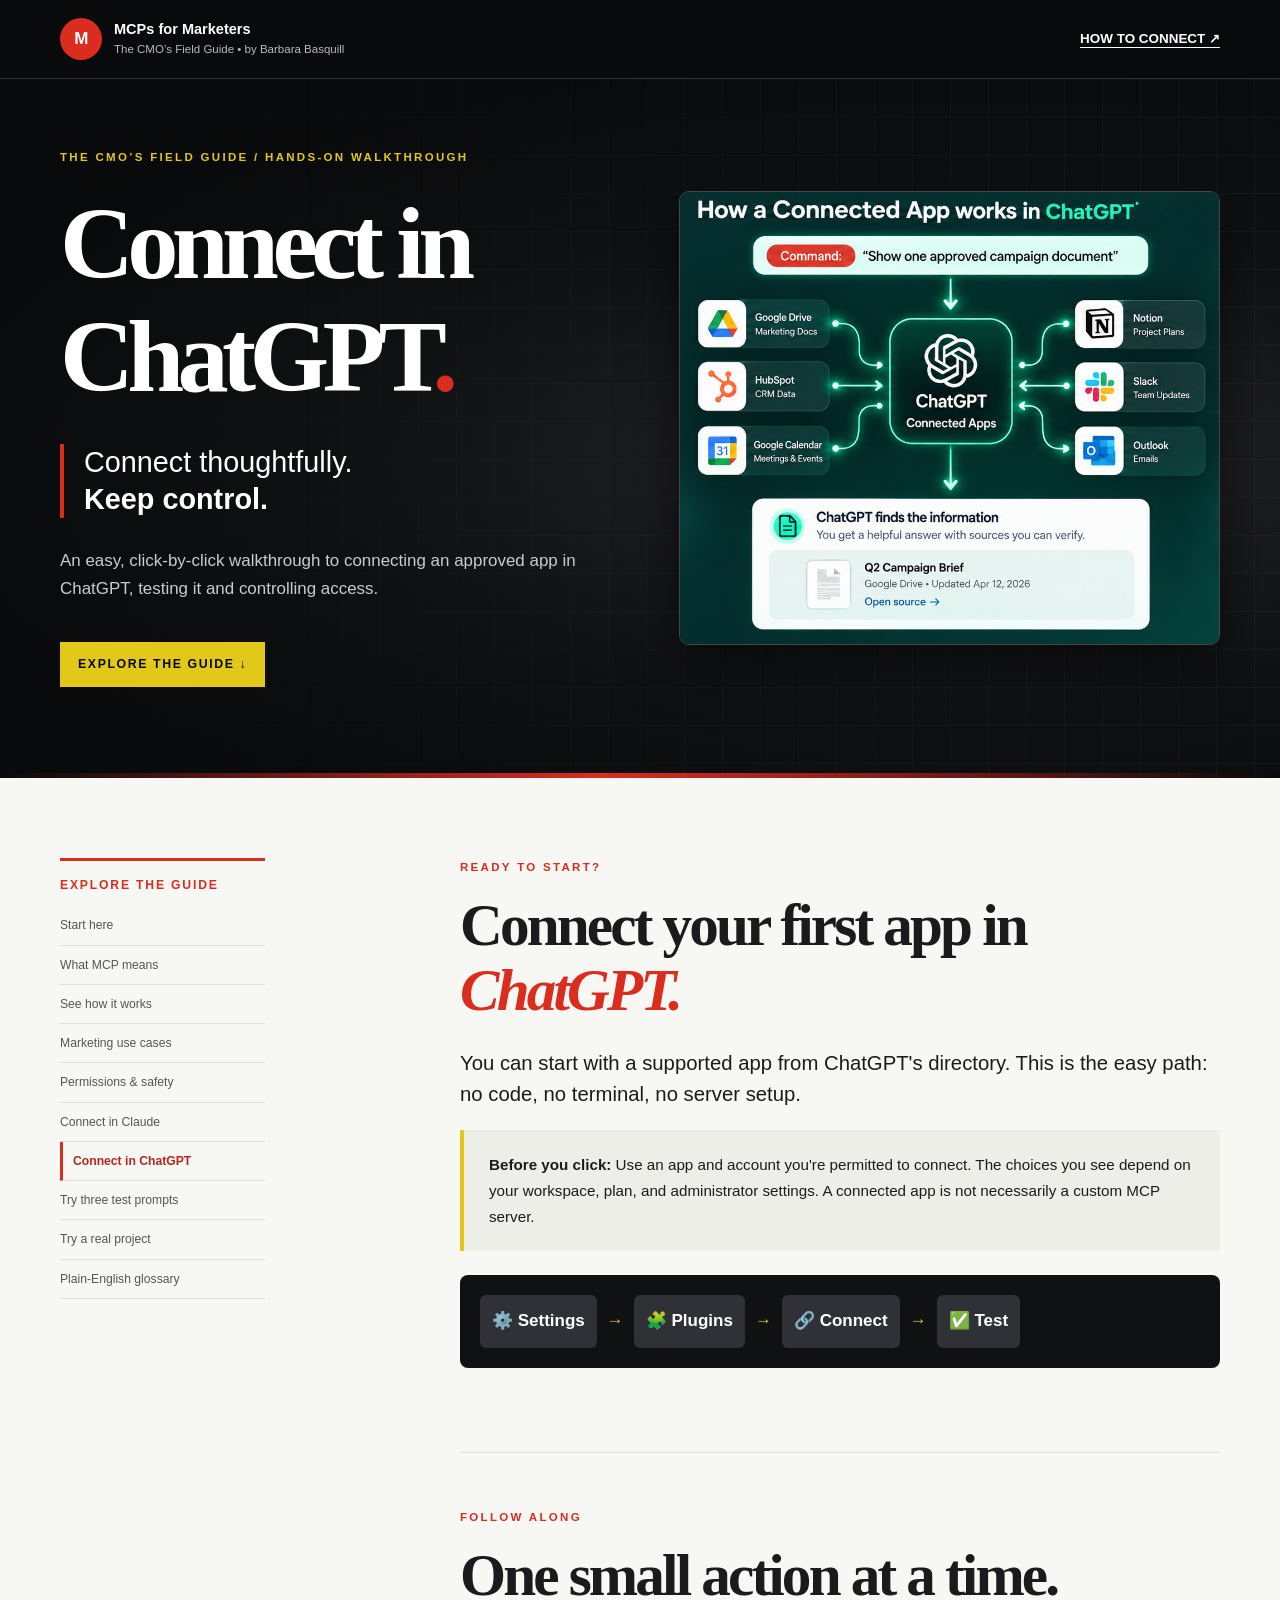
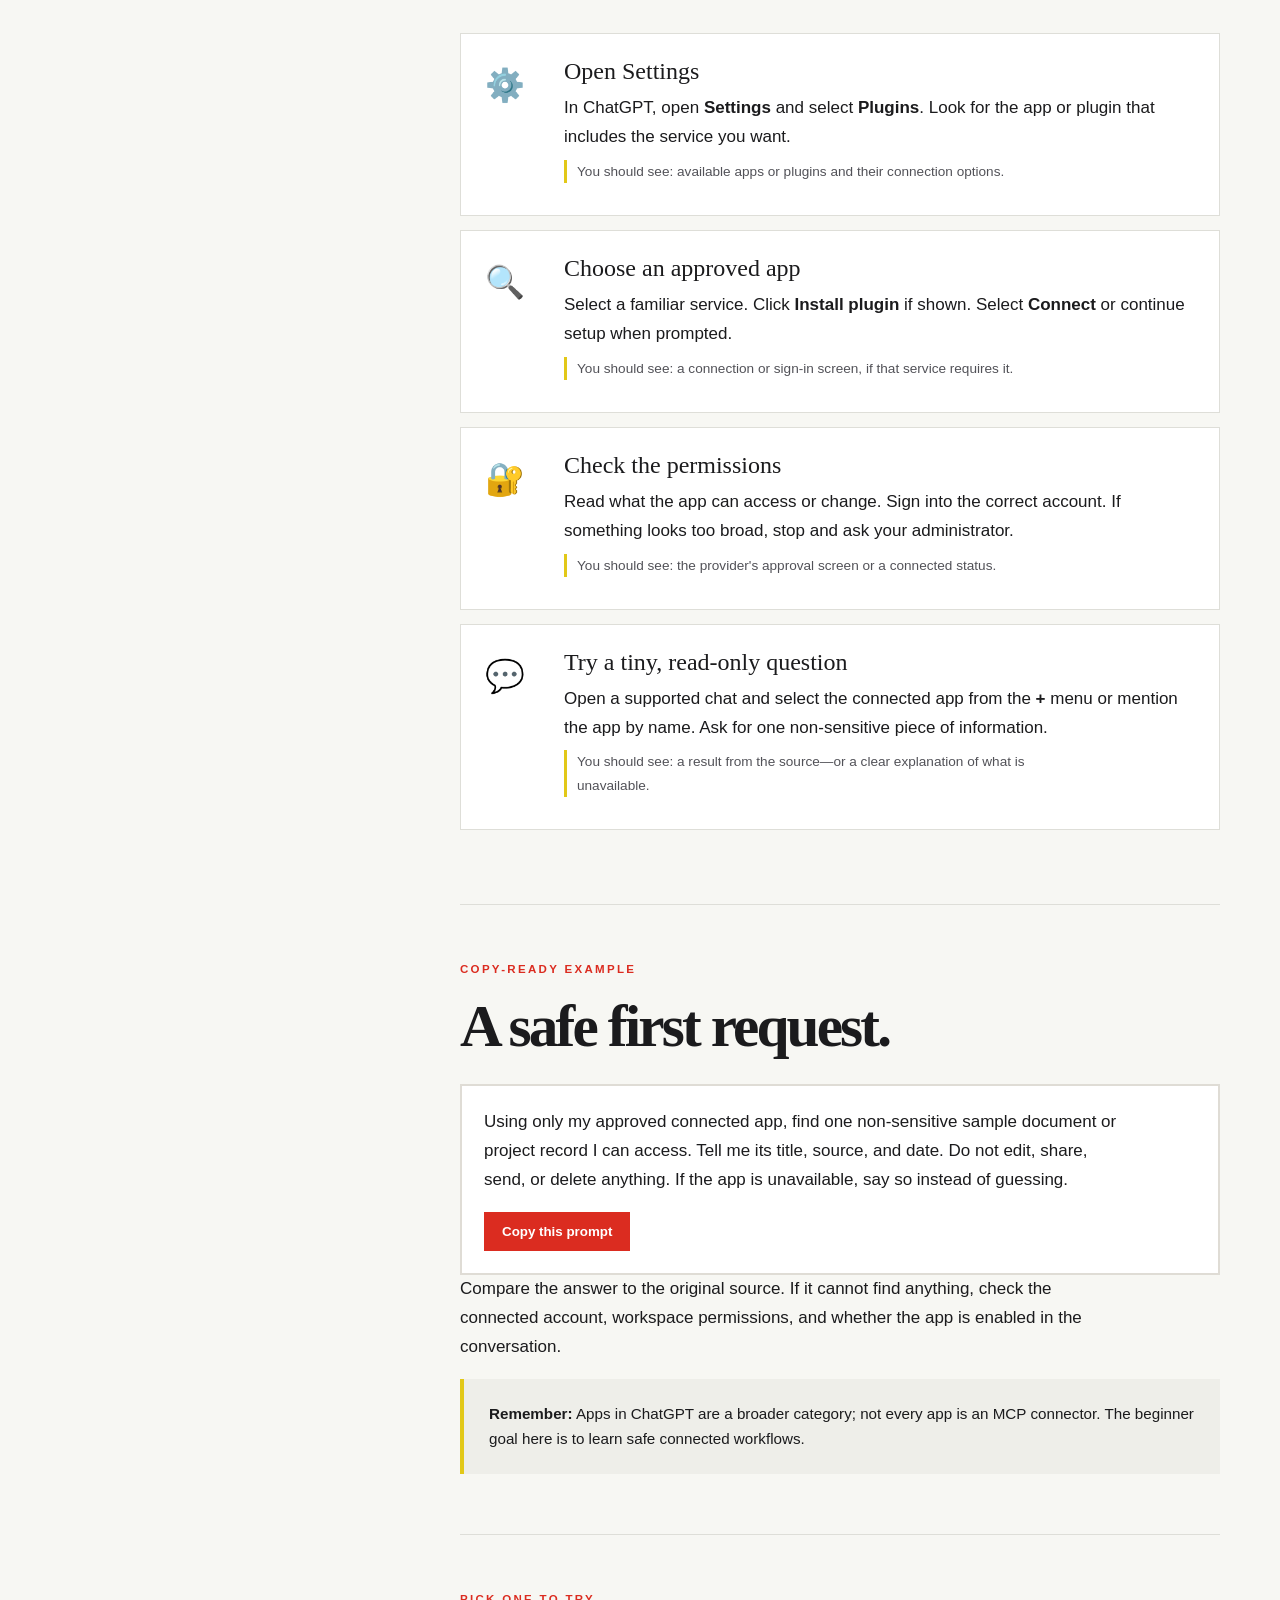
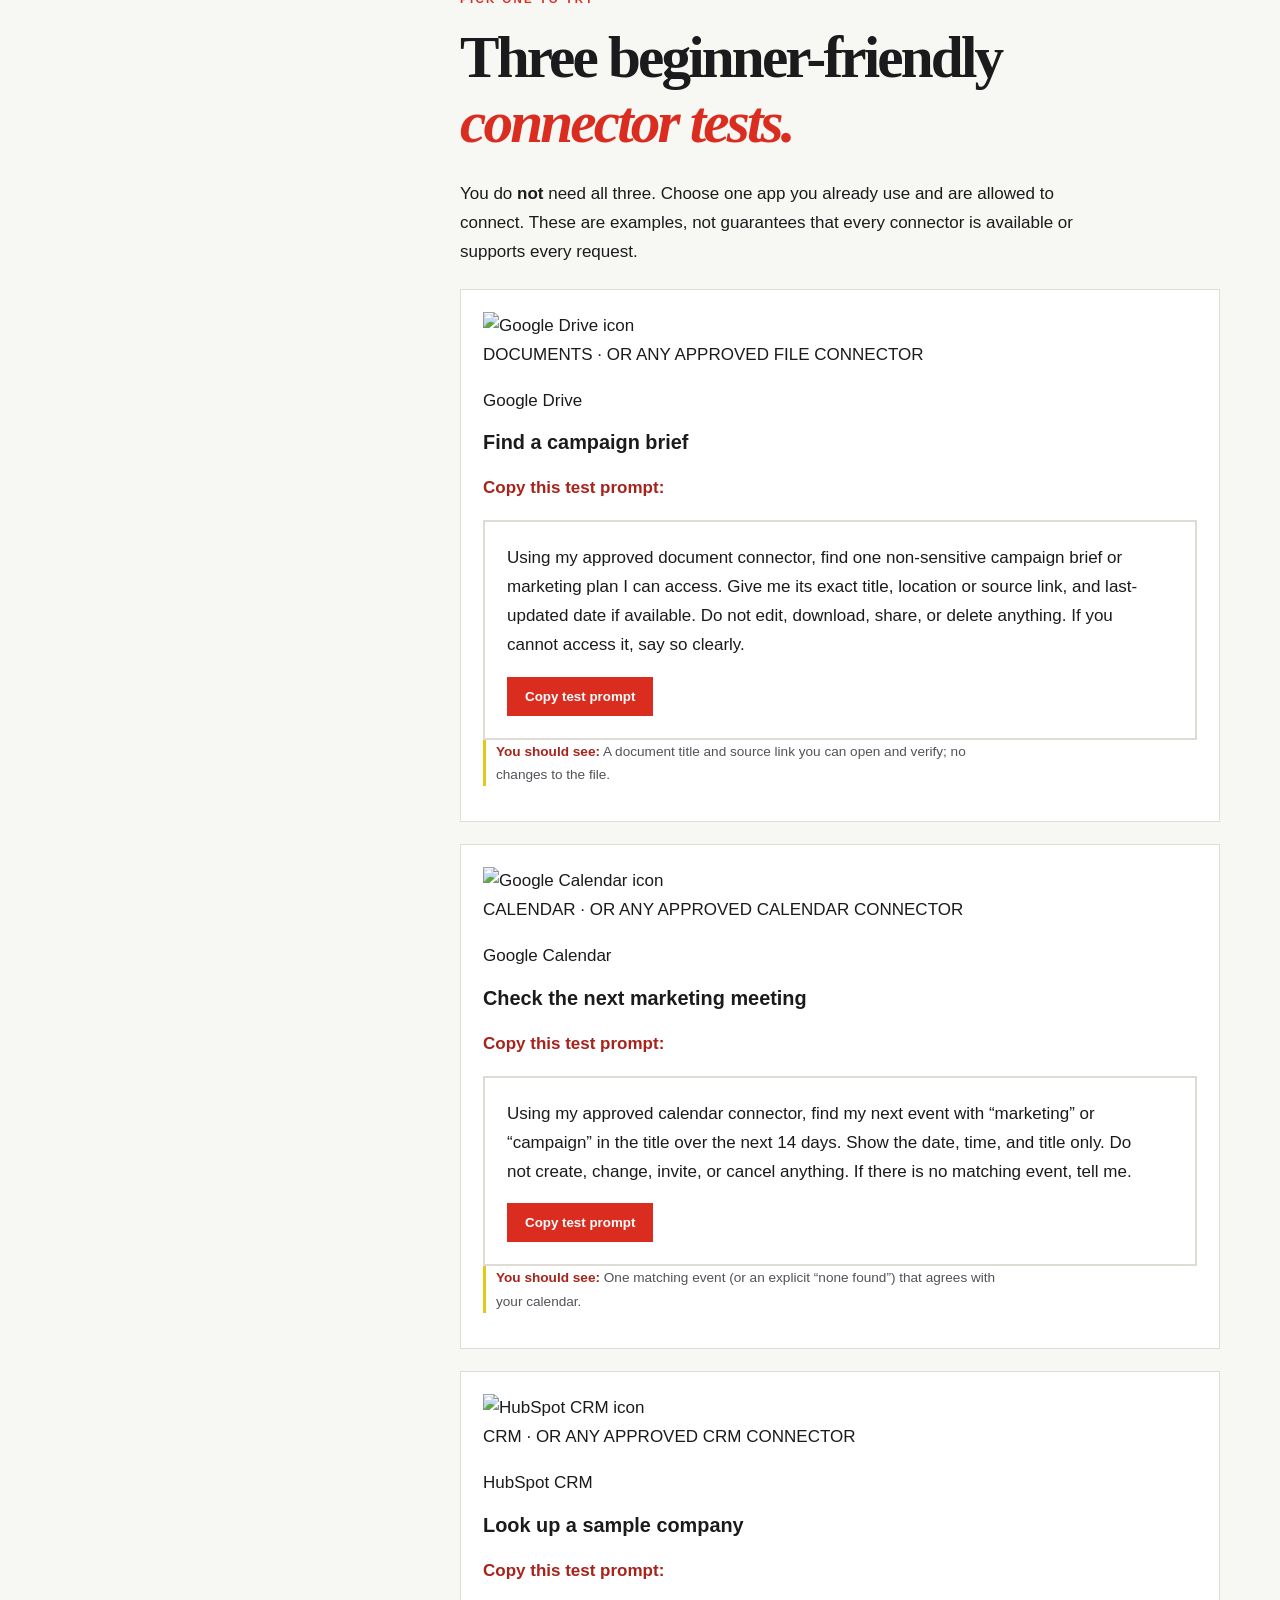
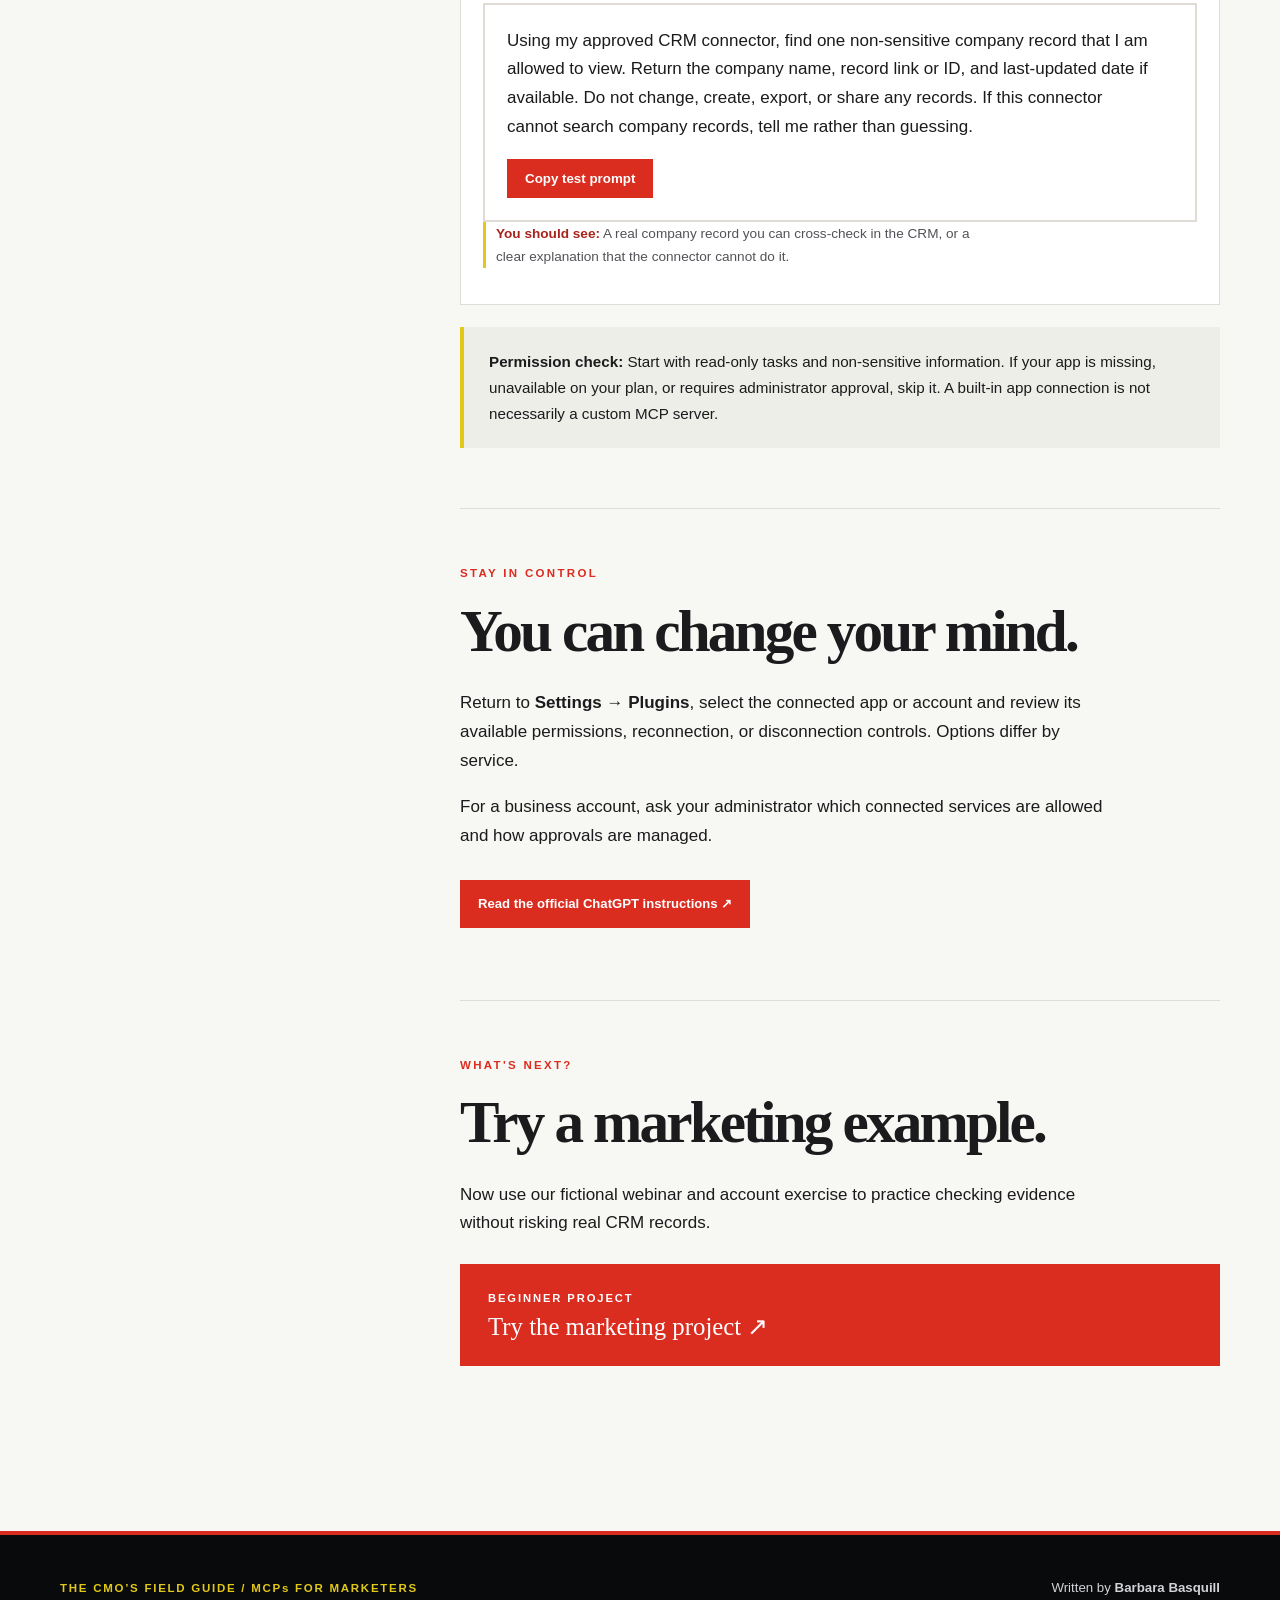
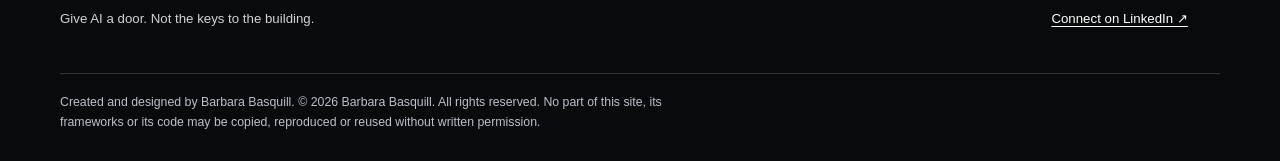
==== commit 4f802280: "Add files via upload" ====
--- a/connect-chatgpt.html
+++ b/connect-chatgpt.html
@@ -5,9 +5,9 @@
 <section class="story-section" id="chatgpt-steps"><p class="section-kicker">FOLLOW ALONG</p><h2>One small action at a time.</h2><div class="action-steps"><article><div class="action-icon">⚙️</div><div><h3>Open Settings</h3><p>In ChatGPT, open <strong>Settings</strong> and select <strong>Plugins</strong>. Look for the app or plugin that includes the service you want.</p><p class="expected">You should see: available apps or plugins and their connection options.</p></div></article><article><div class="action-icon">🔍</div><div><h3>Choose an approved app</h3><p>Select a familiar service. Click <strong>Install plugin</strong> if shown. Select <strong>Connect</strong> or continue setup when prompted.</p><p class="expected">You should see: a connection or sign-in screen, if that service requires it.</p></div></article><article><div class="action-icon">🔐</div><div><h3>Check the permissions</h3><p>Read what the app can access or change. Sign into the correct account. If something looks too broad, stop and ask your administrator.</p><p class="expected">You should see: the provider's approval screen or a connected status.</p></div></article><article><div class="action-icon">💬</div><div><h3>Try a tiny, read-only question</h3><p>Open a supported chat and select the connected app from the <strong>+</strong> menu or mention the app by name. Ask for one non-sensitive piece of information.</p><p class="expected">You should see: a result from the source—or a clear explanation of what is unavailable.</p></div></article></div></section>
 <section class="story-section" id="chatgpt-test"><p class="section-kicker">COPY-READY EXAMPLE</p><h2>A safe first request.</h2><div class="prompt-card"><p id="gptPrompt">Using only my approved connected app, find one non-sensitive sample document or project record I can access. Tell me its title, source, and date. Do not edit, share, send, or delete anything. If the app is unavailable, say so instead of guessing.</p><button class="copy-button" data-copy="gptPrompt" type="button">Copy this prompt</button></div><p>Compare the answer to the original source. If it cannot find anything, check the connected account, workspace permissions, and whether the app is enabled in the conversation.</p><div class="note"><strong>Remember:</strong> Apps in ChatGPT are a broader category; not every app is an MCP connector. The beginner goal here is to learn safe connected workflows.</div></section>
 <section class="story-section" id="connector-examples"><p class="section-kicker">PICK ONE TO TRY</p><h2>Three beginner-friendly <em>connector tests.</em></h2><p>You do <strong>not</strong> need all three. Choose one app you already use and are allowed to connect. These are examples, not guarantees that every connector is available or supports every request.</p>
-<div class="callout"><p class="mini-label">📄 POSSIBLE CONNECTOR: Documents / Google Drive or approved file app</p><h3>Find a campaign brief</h3><p><strong>Copy this test prompt:</strong></p><div class="prompt-card"><p id="gptExample1">Using my approved document connector, find one non-sensitive campaign brief or marketing plan I can access. Give me its exact title, location or source link, and last-updated date if available. Do not edit, download, share, or delete anything. If you cannot access it, say so clearly.</p><button class="copy-button" data-copy="gptExample1" type="button">Copy test prompt</button></div><p class="expected"><strong>You should see:</strong> A document title and source link you can open and verify; no changes to the file.</p></div>
-<div class="callout"><p class="mini-label">📅 POSSIBLE CONNECTOR: Calendar / Google Calendar or approved calendar app</p><h3>Check the next marketing meeting</h3><p><strong>Copy this test prompt:</strong></p><div class="prompt-card"><p id="gptExample2">Using my approved calendar connector, find my next event with “marketing” or “campaign” in the title over the next 14 days. Show the date, time, and title only. Do not create, change, invite, or cancel anything. If there is no matching event, tell me.</p><button class="copy-button" data-copy="gptExample2" type="button">Copy test prompt</button></div><p class="expected"><strong>You should see:</strong> One matching event (or an explicit “none found”) that agrees with your calendar.</p></div>
-<div class="callout"><p class="mini-label">📊 POSSIBLE CONNECTOR: CRM / HubSpot or another approved CRM connector</p><h3>Look up a sample company</h3><p><strong>Copy this test prompt:</strong></p><div class="prompt-card"><p id="gptExample3">Using my approved CRM connector, find one non-sensitive company record that I am allowed to view. Return the company name, record link or ID, and last-updated date if available. Do not change, create, export, or share any records. If this connector cannot search company records, tell me rather than guessing.</p><button class="copy-button" data-copy="gptExample3" type="button">Copy test prompt</button></div><p class="expected"><strong>You should see:</strong> A real company record you can cross-check in the CRM, or a clear explanation that the connector cannot do it.</p></div>
+<div class="callout"><div class="connector-heading"><img alt="Google Drive icon" height="60" loading="lazy" src="assets/google-drive-icon.svg" width="60"/><div class="connector-heading-copy"><p class="connector-kind">DOCUMENTS · OR ANY APPROVED FILE CONNECTOR</p><p class="connector-name">Google Drive</p></div></div><h3>Find a campaign brief</h3><p><strong>Copy this test prompt:</strong></p><div class="prompt-card"><p id="gptExample1">Using my approved document connector, find one non-sensitive campaign brief or marketing plan I can access. Give me its exact title, location or source link, and last-updated date if available. Do not edit, download, share, or delete anything. If you cannot access it, say so clearly.</p><button class="copy-button" data-copy="gptExample1" type="button">Copy test prompt</button></div><p class="expected"><strong>You should see:</strong> A document title and source link you can open and verify; no changes to the file.</p></div>
+<div class="callout"><div class="connector-heading"><img alt="Google Calendar icon" height="60" loading="lazy" src="assets/google-calendar-icon.svg" width="60"/><div class="connector-heading-copy"><p class="connector-kind">CALENDAR · OR ANY APPROVED CALENDAR CONNECTOR</p><p class="connector-name">Google Calendar</p></div></div><h3>Check the next marketing meeting</h3><p><strong>Copy this test prompt:</strong></p><div class="prompt-card"><p id="gptExample2">Using my approved calendar connector, find my next event with “marketing” or “campaign” in the title over the next 14 days. Show the date, time, and title only. Do not create, change, invite, or cancel anything. If there is no matching event, tell me.</p><button class="copy-button" data-copy="gptExample2" type="button">Copy test prompt</button></div><p class="expected"><strong>You should see:</strong> One matching event (or an explicit “none found”) that agrees with your calendar.</p></div>
+<div class="callout"><div class="connector-heading"><img alt="HubSpot CRM icon" height="60" loading="lazy" src="assets/hubspot-icon.svg" width="60"/><div class="connector-heading-copy"><p class="connector-kind">CRM · OR ANY APPROVED CRM CONNECTOR</p><p class="connector-name">HubSpot CRM</p></div></div><h3>Look up a sample company</h3><p><strong>Copy this test prompt:</strong></p><div class="prompt-card"><p id="gptExample3">Using my approved CRM connector, find one non-sensitive company record that I am allowed to view. Return the company name, record link or ID, and last-updated date if available. Do not change, create, export, or share any records. If this connector cannot search company records, tell me rather than guessing.</p><button class="copy-button" data-copy="gptExample3" type="button">Copy test prompt</button></div><p class="expected"><strong>You should see:</strong> A real company record you can cross-check in the CRM, or a clear explanation that the connector cannot do it.</p></div>
 <div class="note"><strong>Permission check:</strong> Start with read-only tasks and non-sensitive information. If your app is missing, unavailable on your plan, or requires administrator approval, skip it. A built-in app connection is not necessarily a custom MCP server.</div></section>
 <section class="story-section" id="chatgpt-control"><p class="section-kicker">STAY IN CONTROL</p><h2>You can change your mind.</h2><p>Return to <strong>Settings → Plugins</strong>, select the connected app or account and review its available permissions, reconnection, or disconnection controls. Options differ by service.</p><p>For a business account, ask your administrator which connected services are allowed and how approvals are managed.</p><a class="action-link" href="https://help.openai.com/en/articles/11487775-connected-apps-in-chatgpt" rel="noopener" target="_blank">Read the official ChatGPT instructions ↗</a></section>
-<section class="story-section last"><p class="section-kicker">WHAT'S NEXT?</p><h2>Try a marketing example.</h2><p>Now use our fictional webinar and account exercise to practice checking evidence without risking real CRM records.</p><a class="cta" href="starter-project.html"><span>BEGINNER PROJECT</span><strong>Try the marketing project ↗</strong></a></section></article></main><footer><div class="shell footer-inner"><div class="footer-project"><span>THE CMO’S FIELD GUIDE / MCPs FOR MARKETERS</span><p>Give AI a door. Not the keys to the building.</p></div><div class="footer-author"><p>Written by <strong>Barbara Basquill</strong></p><a href="https://www.linkedin.com/in/enterprisemarketing/" target="_blank" rel="noopener noreferrer">Connect on LinkedIn ↗</a></div></div><div class="shell footer-copyright"><p>Created and designed by Barbara Basquill. © 2026 Barbara Basquill. All rights reserved. No part of this site, its frameworks or its code may be copied, reproduced or reused without written permission.</p></div></footer><script defer="True" src="guide.js"></script></body></html>+<section class="story-section last"><p class="section-kicker">WHAT'S NEXT?</p><h2>Try a marketing example.</h2><p>Now use our fictional webinar and account exercise to practice checking evidence without risking real CRM records.</p><a class="cta" href="starter-project.html"><span>BEGINNER PROJECT</span><strong>Try the marketing project ↗</strong></a></section></article></main><footer><div class="shell footer-inner"><div class="footer-project"><span>THE CMO’S FIELD GUIDE / MCPs FOR MARKETERS</span><p>Give AI a door. Not the keys to the building.</p></div><div class="footer-author"><p>Written by <strong>Barbara Basquill</strong></p><a href="https://www.linkedin.com/in/enterprisemarketing/" rel="noopener noreferrer" target="_blank">Connect on LinkedIn ↗</a></div></div><div class="shell footer-copyright"><p>Created and designed by Barbara Basquill. © 2026 Barbara Basquill. All rights reserved. No part of this site, its frameworks or its code may be copied, reproduced or reused without written permission.</p></div></footer><script defer="True" src="guide.js"></script></body></html>
--- a/styles.css
+++ b/styles.css
@@ -27,3 +27,15 @@
 .workflow-art img{width:100%;height:auto;display:block;border:1px solid #44464a;border-radius:10px;box-shadow:0 20px 56px #0009}
 @media(max-width:850px){.hero-grid:has(.workflow-art){grid-template-columns:1fr}.workflow-art{max-width:560px;justify-self:center}}
 @media(max-width:600px){.workflow-art{max-width:100%}}
+
+/* Equal choices for Claude and ChatGPT on the homepage */
+.connect-choice-grid{display:grid;grid-template-columns:repeat(2,minmax(0,1fr));gap:16px;margin-top:24px}
+.connect-choice-grid .cta{margin:0;min-height:148px;justify-content:center;gap:10px}
+.connect-choice-grid .cta small{font-size:.83rem;line-height:1.45;color:#fff;opacity:.9}
+@media(max-width:650px){.connect-choice-grid{grid-template-columns:1fr}}
+
+/* High-impact editorial closing message */
+.closing-message{background:#090a0c;color:#fff;border-top:5px solid #db2c20;padding:clamp(28px,5vw,48px);margin:32px 0;box-shadow:inset 0 0 0 1px #38383e}
+.closing-eyebrow{display:block;color:#e2c818;font-weight:900;font-size:.75rem;letter-spacing:.18em;margin-bottom:18px}
+.closing-message h3{font-family:Georgia,"Times New Roman",serif;font-size:clamp(2rem,4.6vw,3.25rem);line-height:1.11;letter-spacing:-.045em;margin:0 0 20px;max-width:20ch}
+.closing-message p{color:#e3e3e7;font-size:clamp(1.05rem,1.8vw,1.25rem);line-height:1.65;margin:0;max-width:54ch}
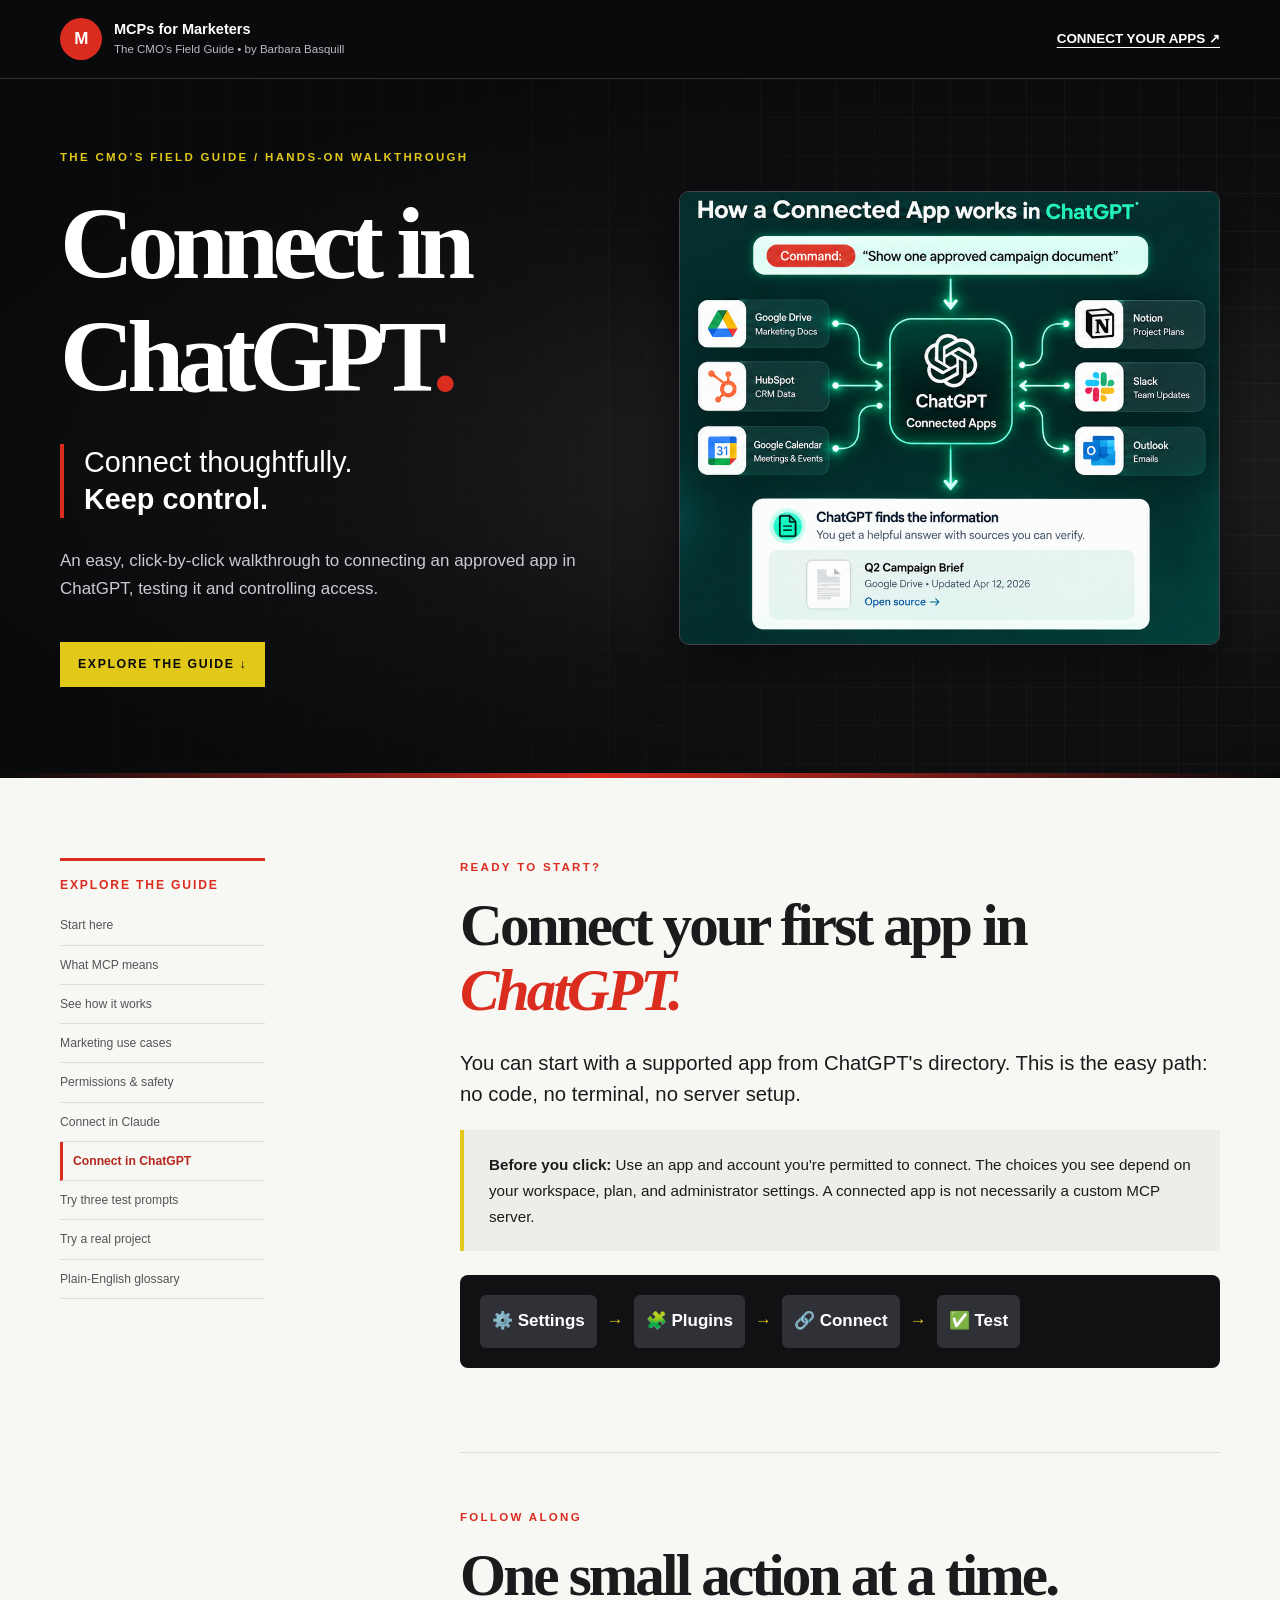
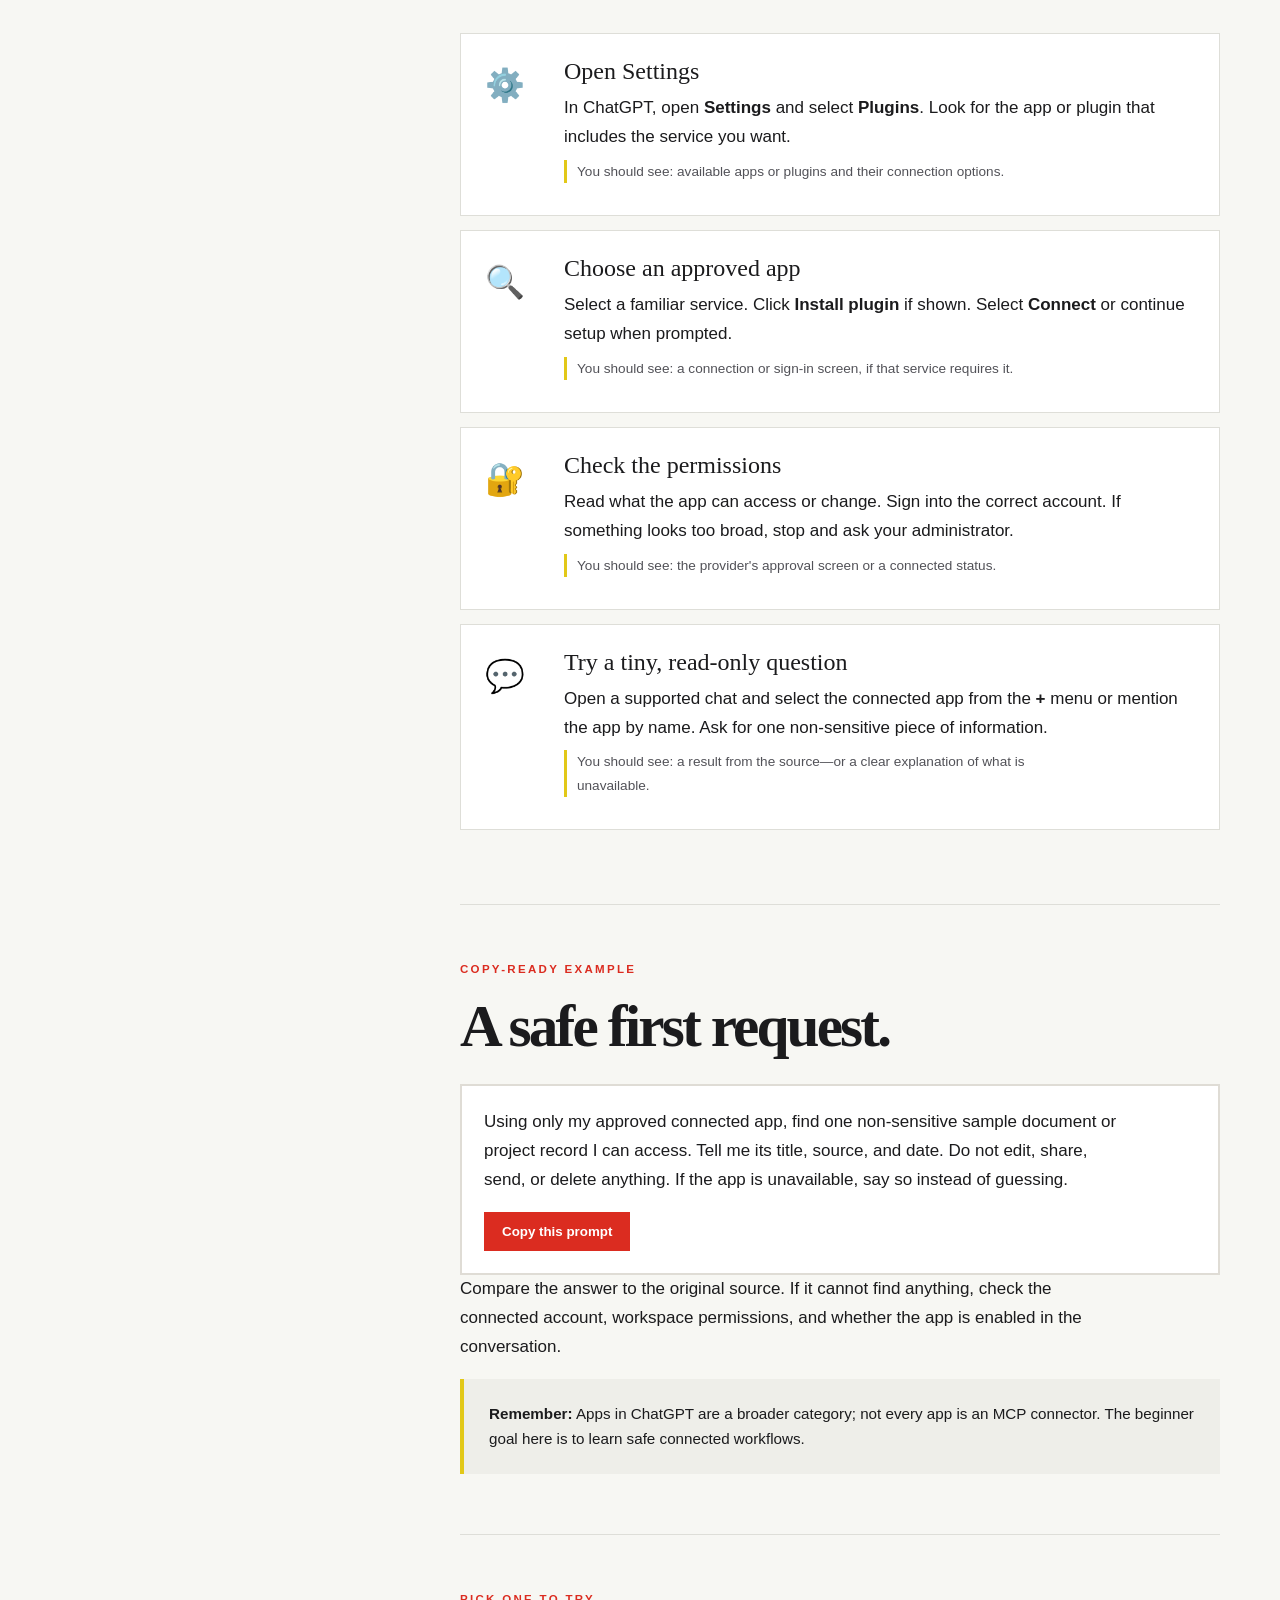
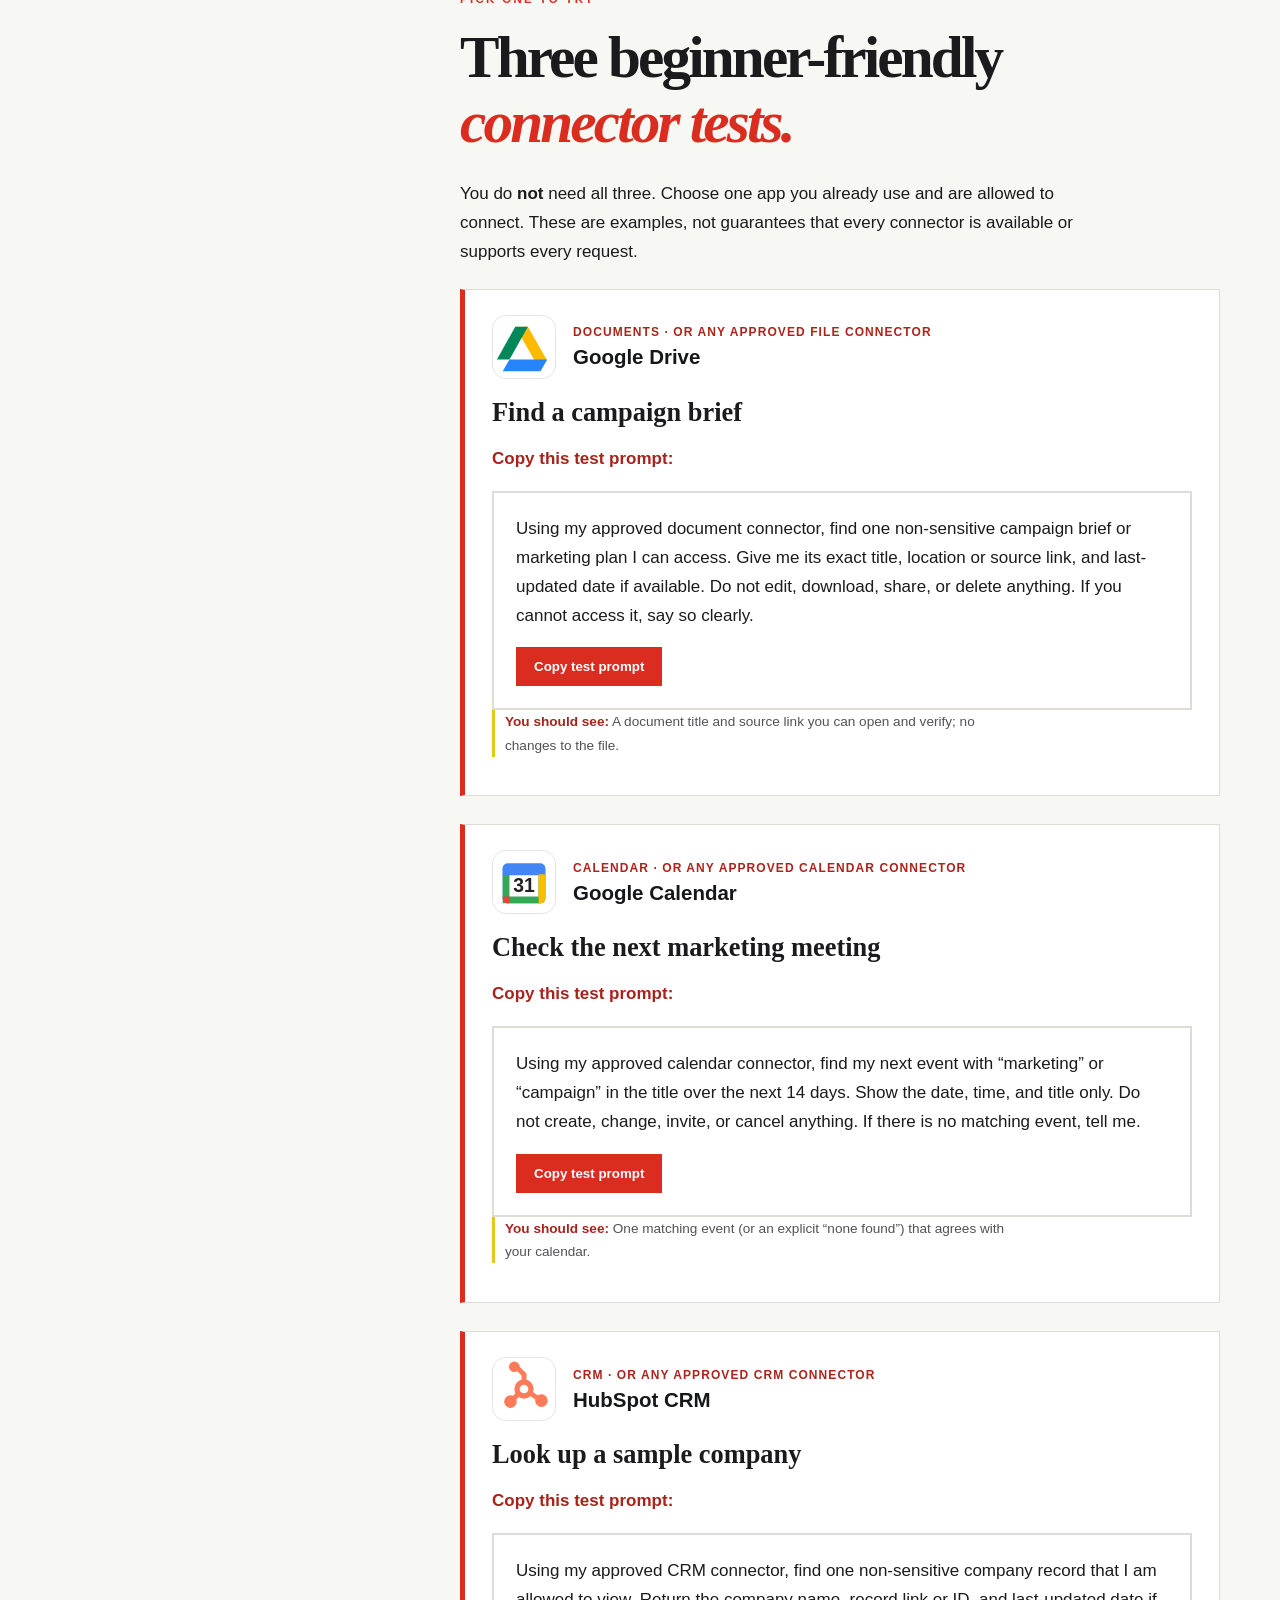
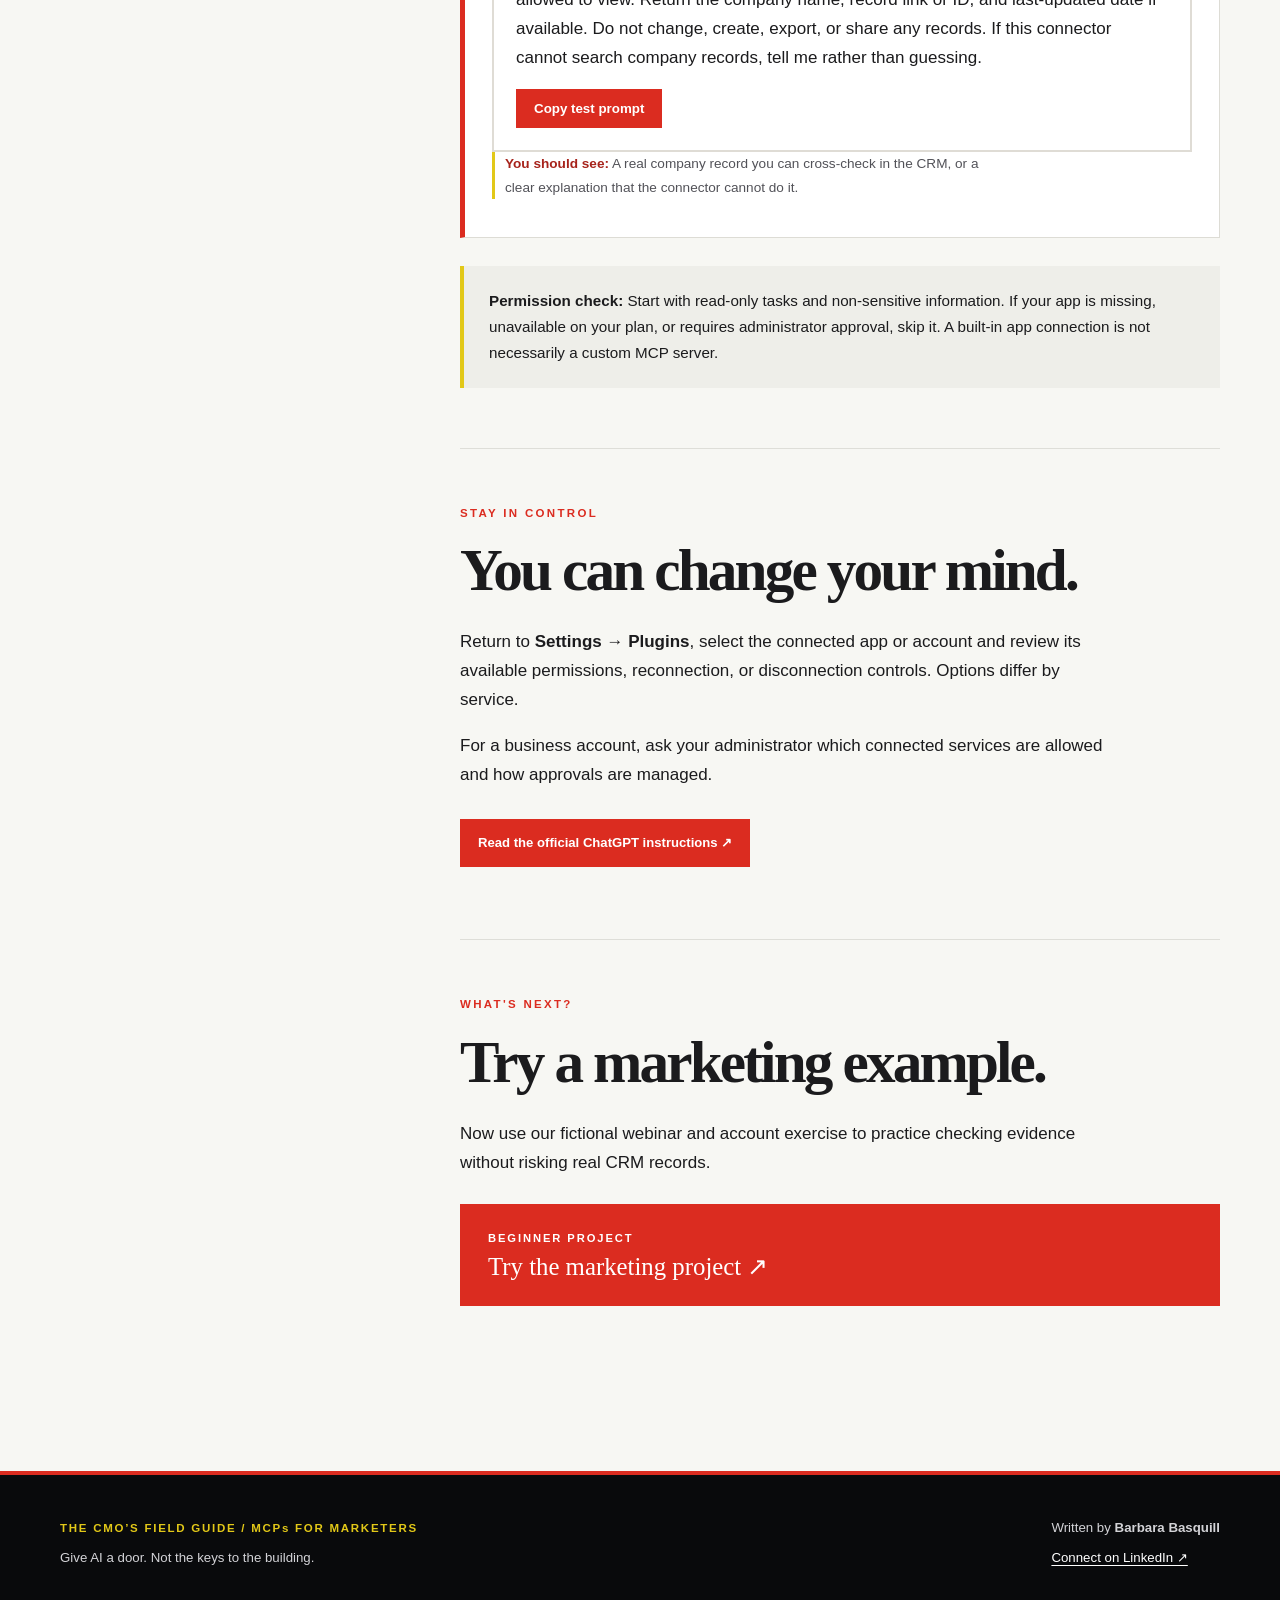
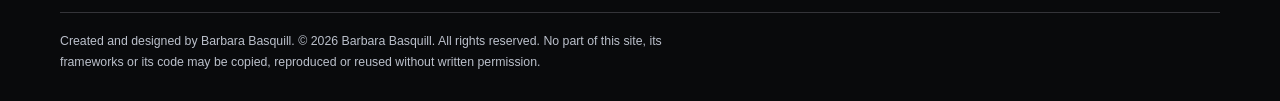
==== commit 21b9e858: "Add files via upload" ====
--- a/connect-chatgpt.html
+++ b/connect-chatgpt.html
@@ -1,6 +1,6 @@
 <!DOCTYPE html>
 
-<html lang="en"><head><meta charset="utf-8"/><meta content="width=device-width,initial-scale=1" name="viewport"/><meta content="#090a0c" name="theme-color"/><meta content="A complete, plain-English MCP guide for CMOs and marketers: see how connectors work, connect Claude safely, and try practical marketing projects." name="description"/><title>Connect an App in ChatGPT | MCPs for Marketers</title><link href="styles.css" rel="stylesheet"/></head><body><a class="skip-link" href="#article">Skip to the guide</a><header class="site-header"><div class="shell header-inner"><a class="brand" href="index.html"><span aria-hidden="true" class="brand-mark">M</span><span><strong>MCPs for Marketers</strong><small>The CMO’s Field Guide • by Barbara Basquill</small></span></a><a class="header-link" href="connect-claude.html">HOW TO CONNECT ↗</a></div></header><section class="hero"><div class="shell hero-grid"><div class="hero-copy"><p class="eyebrow">THE CMO’S FIELD GUIDE / HANDS-ON WALKTHROUGH</p><h1>Connect in<br/><em>ChatGPT<span class="red">.</span></em></h1><p class="hero-deck">Connect thoughtfully.<br/><strong>Keep control.</strong></p><p class="hero-sub">An easy, click-by-click walkthrough to connecting an approved app in ChatGPT, testing it and controlling access.</p><a class="hero-button" href="#article">EXPLORE THE GUIDE ↓</a></div><div aria-hidden="false" class="hero-art workflow-art"><img alt="Simple visual workflow showing ChatGPT connecting to approved apps such as CRM, calendar, documents, webinar, and analytics" src="assets/chatgpt-workflow.png"/></div></div><div class="hero-rule"></div></section><main class="shell article-shell" id="article"><aside aria-label="Guide navigation" class="contents"><p>EXPLORE THE GUIDE</p><a href="index.html">Start here</a><a href="index.html#what">What MCP means</a><a href="index.html#diagram">See how it works</a><a href="index.html#examples">Marketing use cases</a><a href="index.html#safety">Permissions &amp; safety</a><a href="connect-claude.html">Connect in Claude</a><a aria-current="page" href="connect-chatgpt.html">Connect in ChatGPT</a><a href="connect-chatgpt.html#connector-examples">Try three test prompts</a><a href="starter-project.html">Try a real project</a><a href="starter-project.html#glossary">Plain-English glossary</a></aside><article class="story">
+<html lang="en"><head><meta charset="utf-8"/><meta content="width=device-width,initial-scale=1" name="viewport"/><meta content="#090a0c" name="theme-color"/><meta content="A complete, plain-English MCP guide for CMOs and marketers: see how connectors work, connect Claude safely, and try practical marketing projects." name="description"/><title>Connect an App in ChatGPT | MCPs for Marketers</title><link href="styles.css" rel="stylesheet"/></head><body><a class="skip-link" href="#article">Skip to the guide</a><header class="site-header"><div class="shell header-inner"><a class="brand" href="index.html"><span aria-hidden="true" class="brand-mark">M</span><span><strong>MCPs for Marketers</strong><small>The CMO’s Field Guide • by Barbara Basquill</small></span></a><a class="header-link" href="connect.html">CONNECT YOUR APPS ↗</a></div></header><section class="hero"><div class="shell hero-grid"><div class="hero-copy"><p class="eyebrow">THE CMO’S FIELD GUIDE / HANDS-ON WALKTHROUGH</p><h1>Connect in<br/><em>ChatGPT<span class="red">.</span></em></h1><p class="hero-deck">Connect thoughtfully.<br/><strong>Keep control.</strong></p><p class="hero-sub">An easy, click-by-click walkthrough to connecting an approved app in ChatGPT, testing it and controlling access.</p><a class="hero-button" href="#article">EXPLORE THE GUIDE ↓</a></div><div aria-hidden="false" class="hero-art workflow-art"><img alt="Simple visual workflow showing ChatGPT connecting to approved apps such as CRM, calendar, documents, webinar, and analytics" src="assets/chatgpt-workflow.png"/></div></div><div class="hero-rule"></div></section><main class="shell article-shell" id="article"><aside aria-label="Guide navigation" class="contents"><p>EXPLORE THE GUIDE</p><a href="index.html">Start here</a><a href="index.html#what">What MCP means</a><a href="index.html#diagram">See how it works</a><a href="index.html#examples">Marketing use cases</a><a href="index.html#safety">Permissions &amp; safety</a><a href="connect-claude.html">Connect in Claude</a><a aria-current="page" href="connect-chatgpt.html">Connect in ChatGPT</a><a href="connect-chatgpt.html#connector-examples">Try three test prompts</a><a href="starter-project.html">Try a real project</a><a href="starter-project.html#glossary">Plain-English glossary</a></aside><article class="story">
 <section class="story-section intro"><p class="section-kicker">READY TO START?</p><h2>Connect your first app in <em>ChatGPT.</em></h2><p class="lead">You can start with a supported app from ChatGPT's directory. This is the easy path: no code, no terminal, no server setup.</p><div class="note"><strong>Before you click:</strong> Use an app and account you're permitted to connect. The choices you see depend on your workspace, plan, and administrator settings. A connected app is not necessarily a custom MCP server.</div><div class="interface-map"><div>⚙️ <strong>Settings</strong></div><span>→</span><div>🧩 <strong>Plugins</strong></div><span>→</span><div>🔗 <strong>Connect</strong></div><span>→</span><div>✅ <strong>Test</strong></div></div></section>
 <section class="story-section" id="chatgpt-steps"><p class="section-kicker">FOLLOW ALONG</p><h2>One small action at a time.</h2><div class="action-steps"><article><div class="action-icon">⚙️</div><div><h3>Open Settings</h3><p>In ChatGPT, open <strong>Settings</strong> and select <strong>Plugins</strong>. Look for the app or plugin that includes the service you want.</p><p class="expected">You should see: available apps or plugins and their connection options.</p></div></article><article><div class="action-icon">🔍</div><div><h3>Choose an approved app</h3><p>Select a familiar service. Click <strong>Install plugin</strong> if shown. Select <strong>Connect</strong> or continue setup when prompted.</p><p class="expected">You should see: a connection or sign-in screen, if that service requires it.</p></div></article><article><div class="action-icon">🔐</div><div><h3>Check the permissions</h3><p>Read what the app can access or change. Sign into the correct account. If something looks too broad, stop and ask your administrator.</p><p class="expected">You should see: the provider's approval screen or a connected status.</p></div></article><article><div class="action-icon">💬</div><div><h3>Try a tiny, read-only question</h3><p>Open a supported chat and select the connected app from the <strong>+</strong> menu or mention the app by name. Ask for one non-sensitive piece of information.</p><p class="expected">You should see: a result from the source—or a clear explanation of what is unavailable.</p></div></article></div></section>
 <section class="story-section" id="chatgpt-test"><p class="section-kicker">COPY-READY EXAMPLE</p><h2>A safe first request.</h2><div class="prompt-card"><p id="gptPrompt">Using only my approved connected app, find one non-sensitive sample document or project record I can access. Tell me its title, source, and date. Do not edit, share, send, or delete anything. If the app is unavailable, say so instead of guessing.</p><button class="copy-button" data-copy="gptPrompt" type="button">Copy this prompt</button></div><p>Compare the answer to the original source. If it cannot find anything, check the connected account, workspace permissions, and whether the app is enabled in the conversation.</p><div class="note"><strong>Remember:</strong> Apps in ChatGPT are a broader category; not every app is an MCP connector. The beginner goal here is to learn safe connected workflows.</div></section>
--- a/styles.css
+++ b/styles.css
@@ -39,3 +39,35 @@
 .closing-eyebrow{display:block;color:#e2c818;font-weight:900;font-size:.75rem;letter-spacing:.18em;margin-bottom:18px}
 .closing-message h3{font-family:Georgia,"Times New Roman",serif;font-size:clamp(2rem,4.6vw,3.25rem);line-height:1.11;letter-spacing:-.045em;margin:0 0 20px;max-width:20ch}
 .closing-message p{color:#e3e3e7;font-size:clamp(1.05rem,1.8vw,1.25rem);line-height:1.65;margin:0;max-width:54ch}
+
+/* Beginner connector examples: recognizable icons and larger labels */
+#connector-examples .callout{padding:25px 27px;margin:22px 0 28px;border:1px solid #dddcd5;border-left:5px solid #db2c20;background:#fff}
+.connector-heading{display:flex;align-items:center;gap:17px;margin-bottom:17px}
+.connector-heading img{display:block;width:64px;height:64px;flex:none;border:1px solid #e4e4e0;border-radius:14px;background:white;object-fit:contain}
+.connector-heading-copy{min-width:0}
+.connector-kind{color:#ad241b;font-size:.75rem;font-weight:850;letter-spacing:.09em;text-transform:uppercase;margin:0 0 3px!important;line-height:1.5}
+.connector-name{font-size:1.28rem;font-weight:800;color:#16171a;margin:0!important;line-height:1.25}
+#connector-examples .callout h3{font:700 1.65rem/1.22 Georgia,serif;margin:7px 0 17px}
+#connector-examples .callout .prompt-card{margin:12px 0 0}
+@media(max-width:600px){#connector-examples .callout{padding:18px}.connector-heading{gap:12px}.connector-heading img{width:52px;height:52px}.connector-name{font-size:1.13rem}.connector-kind{font-size:.67rem}}
+
+/* Larger, featured book cover on the homepage only. Connector page artwork is unchanged. */
+.hero-grid:has(.homepage-book-art){grid-template-columns:minmax(0,1.08fr) minmax(0,.92fr);gap:clamp(18px,4vw,58px)}
+.homepage-book-art{width:100%;max-width:475px;justify-self:center;transform:rotate(2deg)}
+.homepage-book-art img{width:100%;height:auto;display:block}
+@media(max-width:850px){.hero-grid:has(.homepage-book-art){grid-template-columns:1fr}.homepage-book-art{width:min(100%,390px);max-width:390px;justify-self:center}}
+@media(max-width:600px){.homepage-book-art{width:min(100%,310px);max-width:310px}}
+
+/* Guided next steps and assistant choice */
+.next-choice-grid{display:grid;grid-template-columns:repeat(2,minmax(0,1fr));gap:14px;margin:23px 0}
+.next-choice-grid a{display:flex;flex-direction:column;justify-content:center;gap:8px;min-height:86px;background:#db2c20;color:#fff;text-decoration:none;padding:20px 22px;font-weight:800;border-radius:2px}
+.next-choice-grid a:hover,.next-choice-grid a:focus-visible{background:#a92118}
+.next-choice-grid a span{font-size:.85rem;font-weight:400;line-height:1.5}
+.completion-next{padding:28px;margin-top:32px;border:1px solid #e3dad3;border-top:5px solid #db2c20;background:#fff}
+.completion-next h3{font:clamp(1.5rem,3vw,2rem)/1.2 Georgia,serif;margin:8px 0 15px}
+.completion-next p{max-width:62ch}
+.connection-landing-grid{margin:35px 0}
+@media(max-width:650px){.next-choice-grid{grid-template-columns:1fr}}
+
+/* More readable reminder heading on the homepage */
+.rule .rule-heading{display:block;font-size:clamp(1rem,2.3vw,1.35rem);font-weight:900;letter-spacing:.12em;line-height:1.35;color:var(--yellow);margin-bottom:12px}
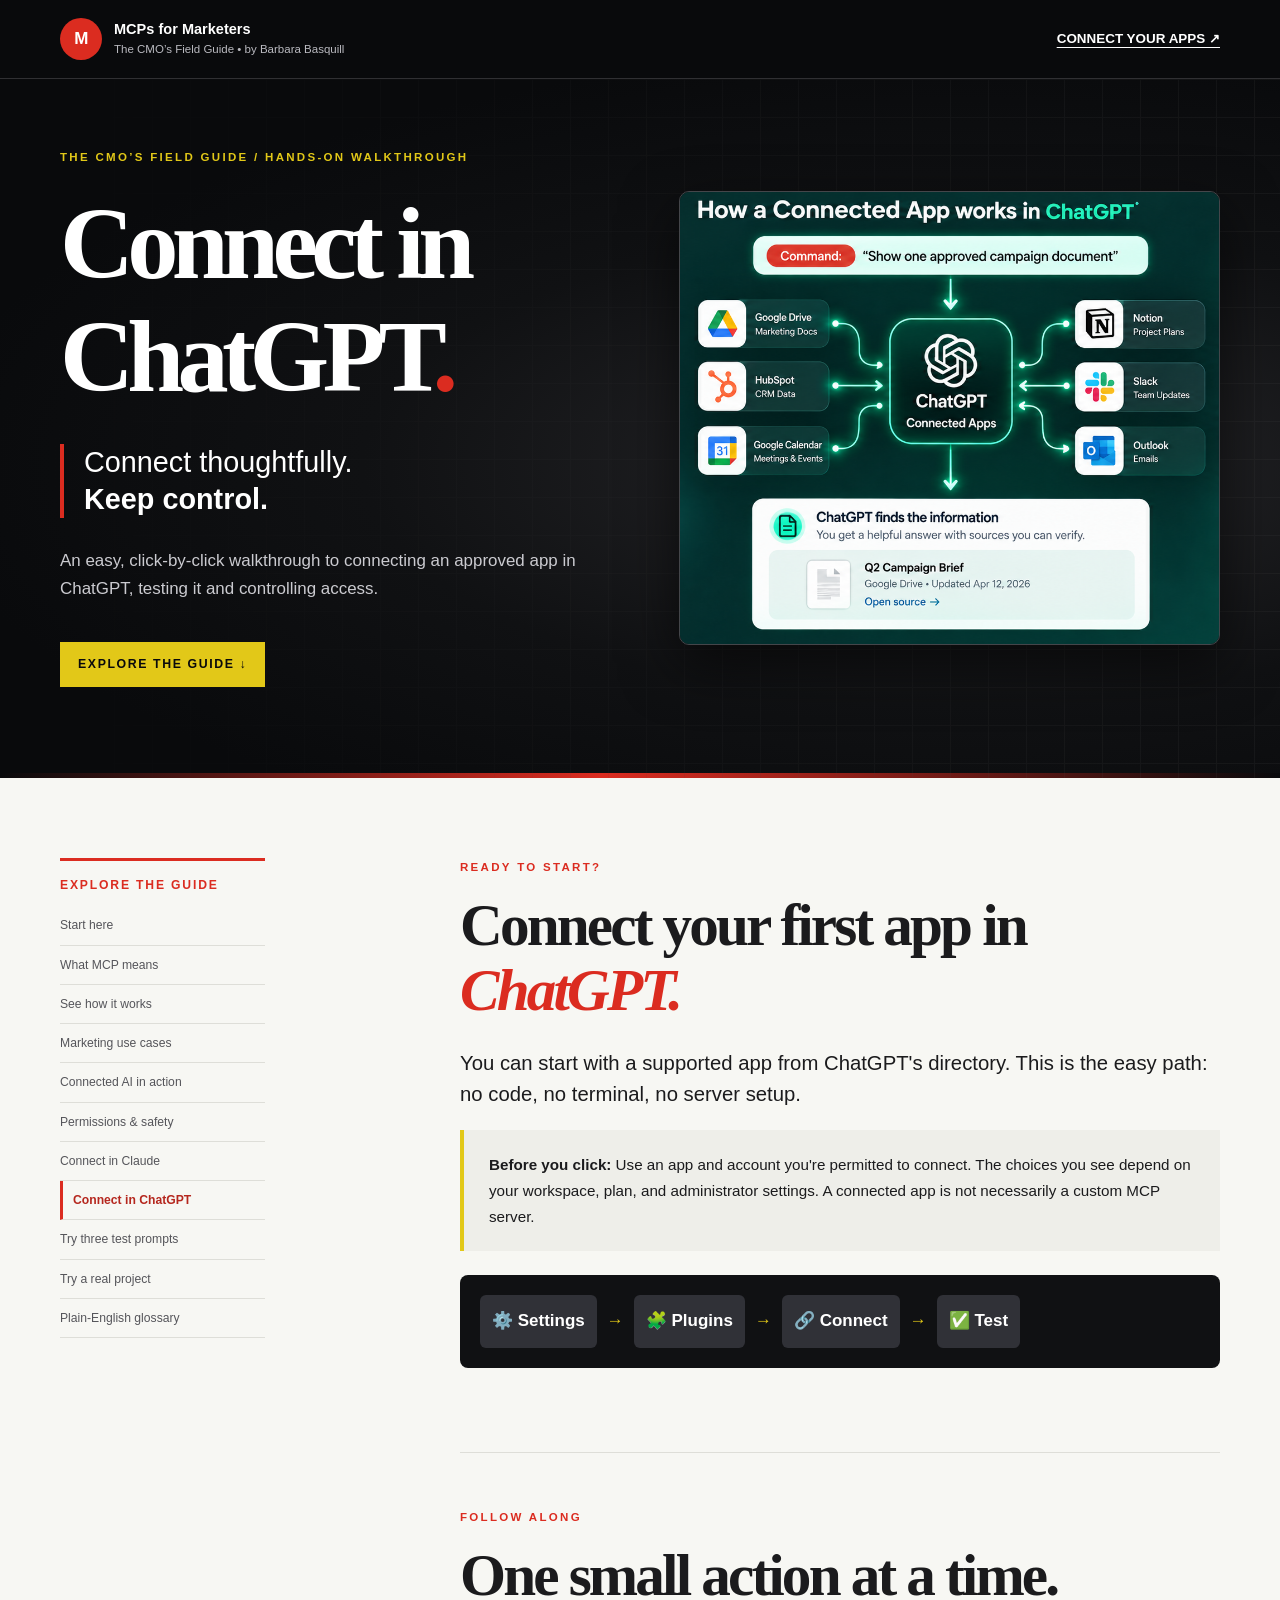
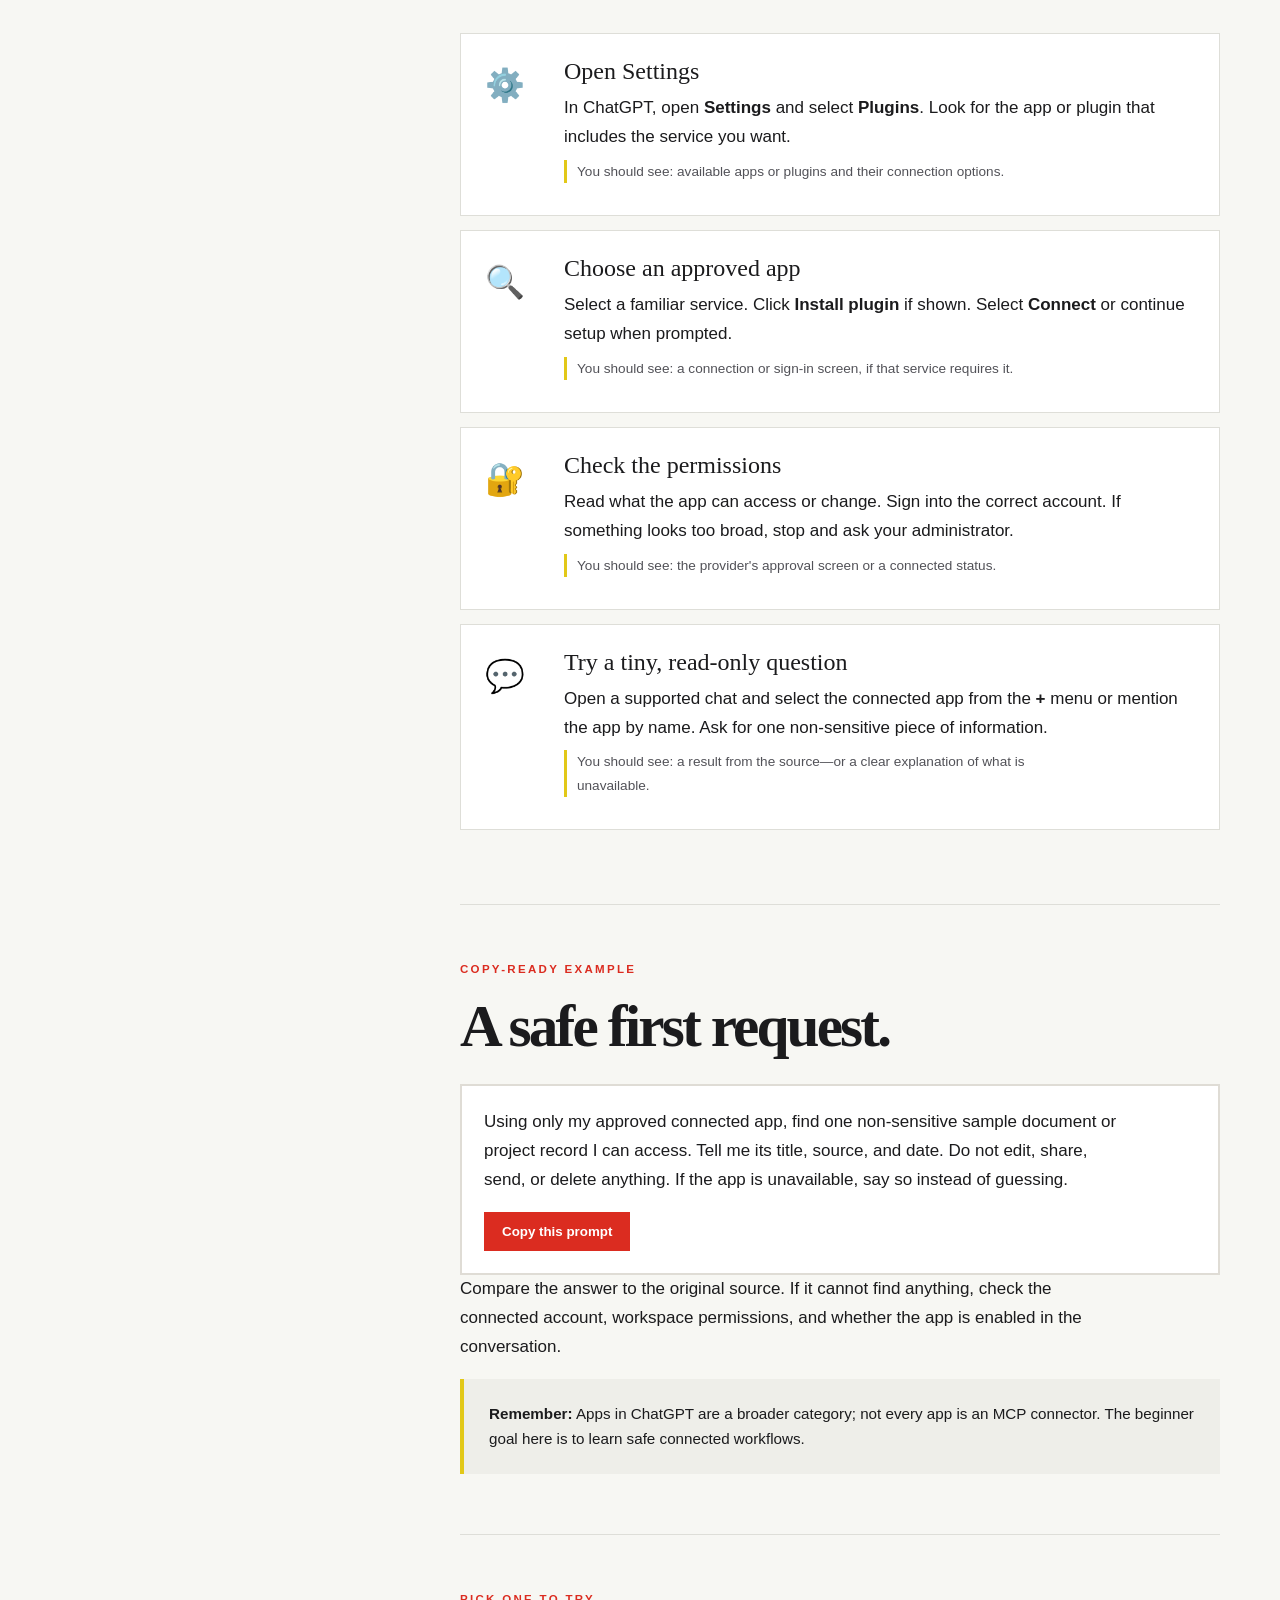
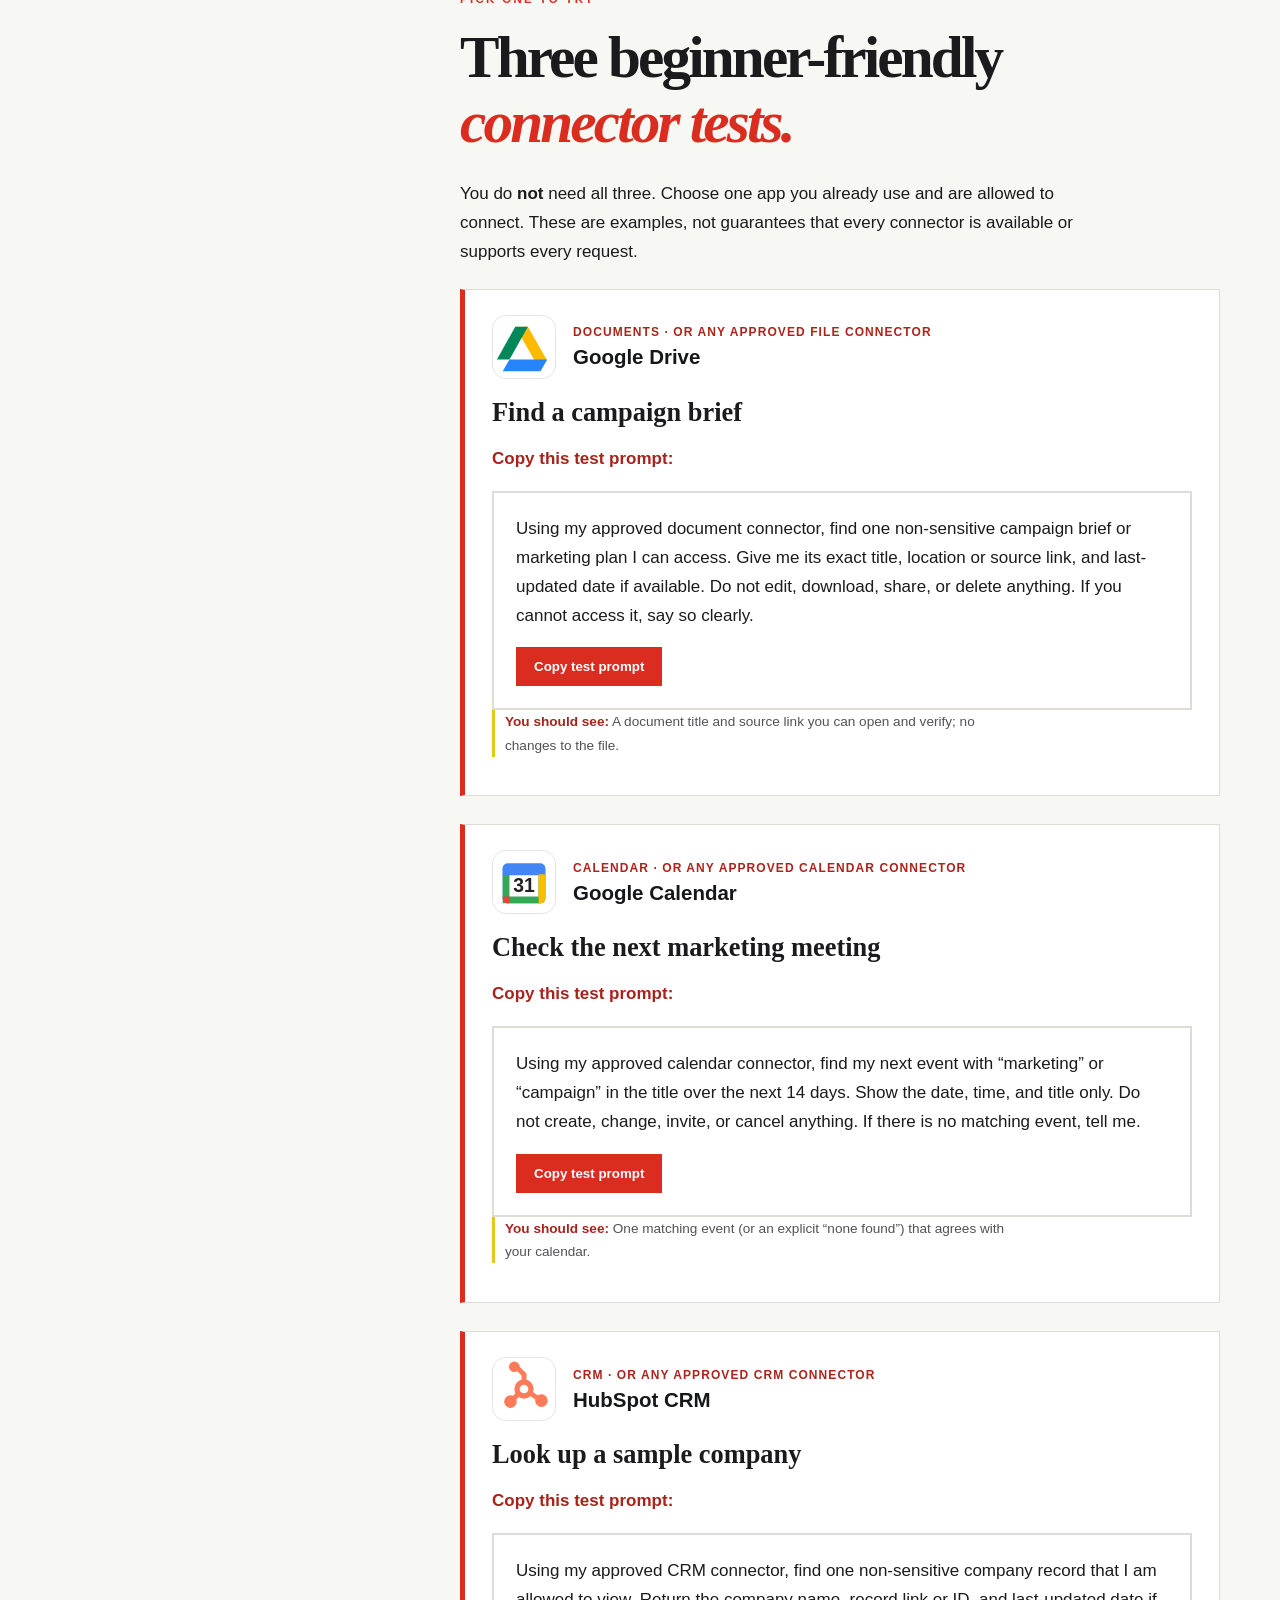
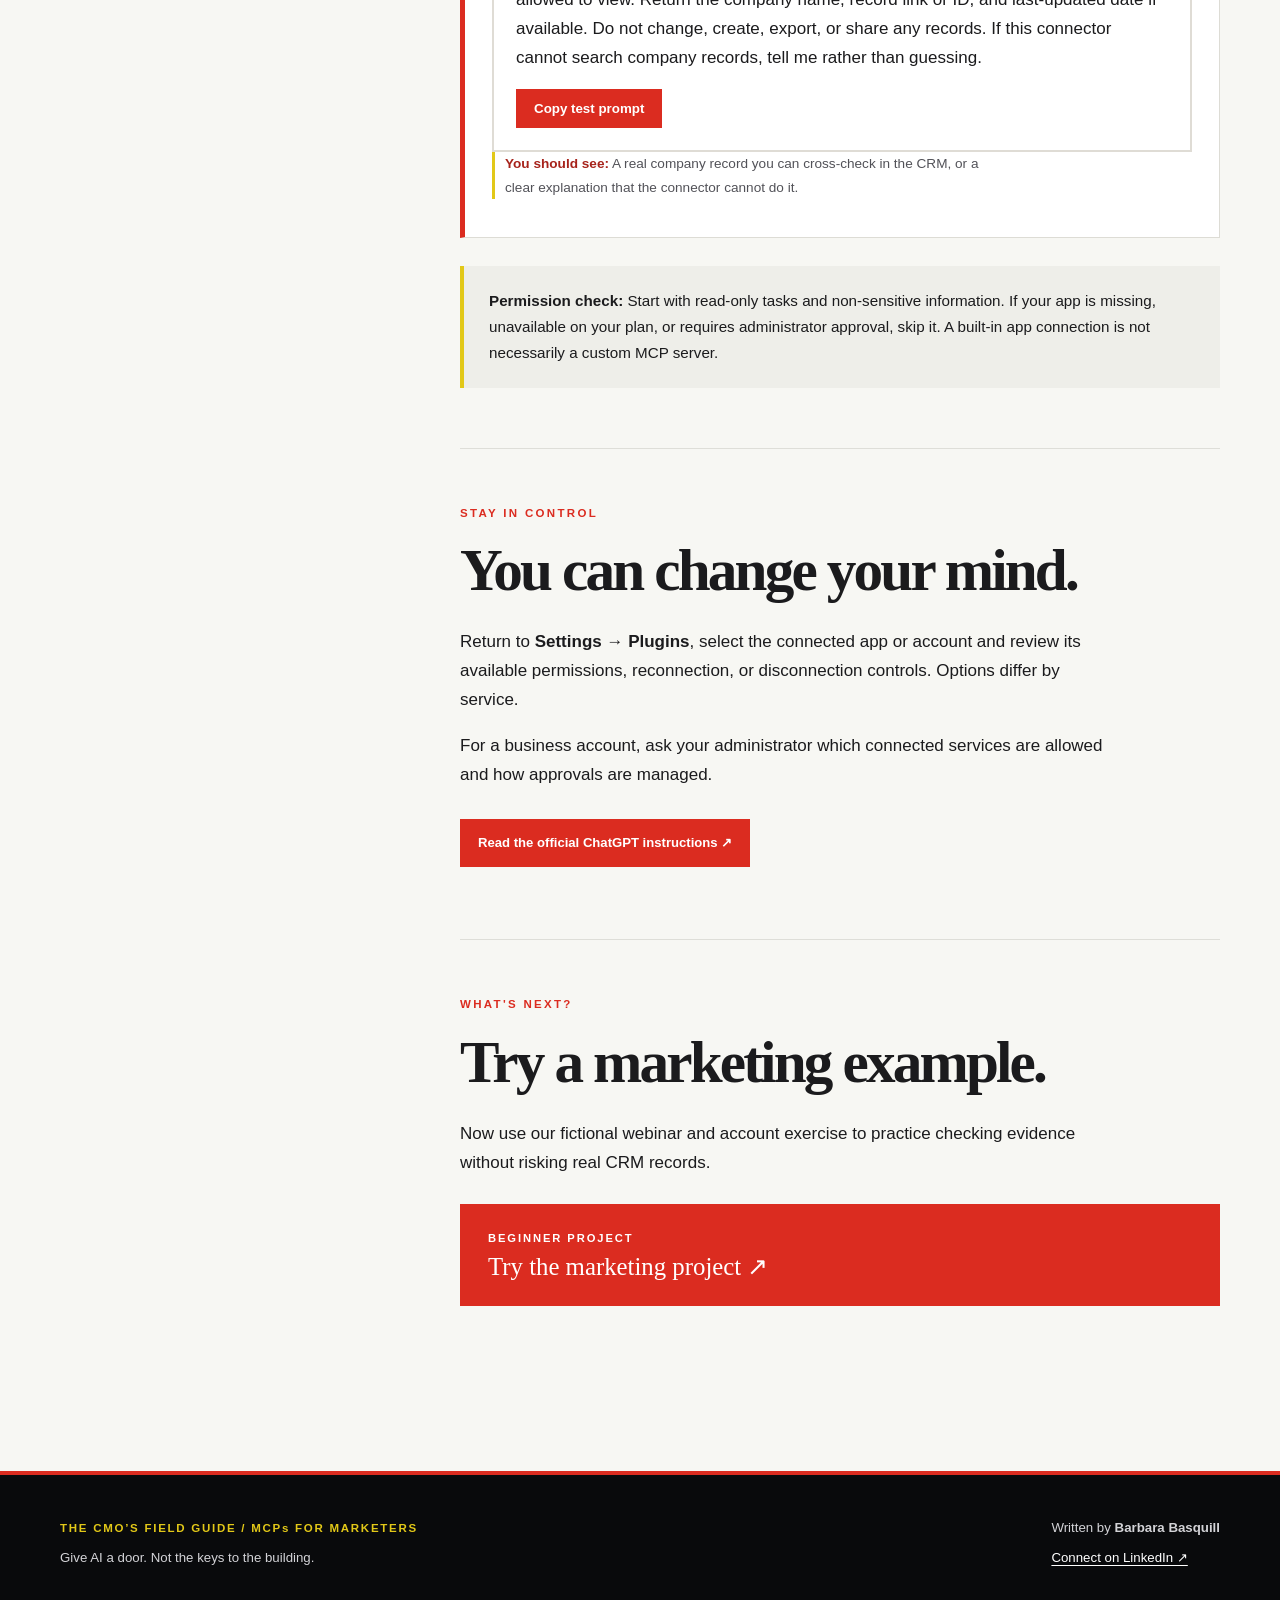
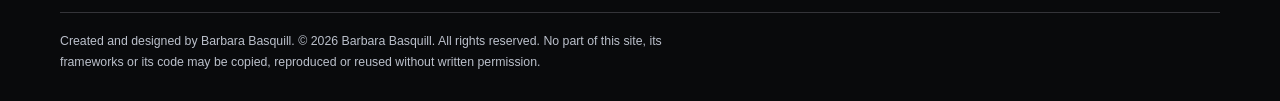
==== commit 4aead3eb: "Add files via upload" ====
--- a/connect-chatgpt.html
+++ b/connect-chatgpt.html
@@ -1,6 +1,6 @@
 <!DOCTYPE html>
 
-<html lang="en"><head><meta charset="utf-8"/><meta content="width=device-width,initial-scale=1" name="viewport"/><meta content="#090a0c" name="theme-color"/><meta content="A complete, plain-English MCP guide for CMOs and marketers: see how connectors work, connect Claude safely, and try practical marketing projects." name="description"/><title>Connect an App in ChatGPT | MCPs for Marketers</title><link href="styles.css" rel="stylesheet"/></head><body><a class="skip-link" href="#article">Skip to the guide</a><header class="site-header"><div class="shell header-inner"><a class="brand" href="index.html"><span aria-hidden="true" class="brand-mark">M</span><span><strong>MCPs for Marketers</strong><small>The CMO’s Field Guide • by Barbara Basquill</small></span></a><a class="header-link" href="connect.html">CONNECT YOUR APPS ↗</a></div></header><section class="hero"><div class="shell hero-grid"><div class="hero-copy"><p class="eyebrow">THE CMO’S FIELD GUIDE / HANDS-ON WALKTHROUGH</p><h1>Connect in<br/><em>ChatGPT<span class="red">.</span></em></h1><p class="hero-deck">Connect thoughtfully.<br/><strong>Keep control.</strong></p><p class="hero-sub">An easy, click-by-click walkthrough to connecting an approved app in ChatGPT, testing it and controlling access.</p><a class="hero-button" href="#article">EXPLORE THE GUIDE ↓</a></div><div aria-hidden="false" class="hero-art workflow-art"><img alt="Simple visual workflow showing ChatGPT connecting to approved apps such as CRM, calendar, documents, webinar, and analytics" src="assets/chatgpt-workflow.png"/></div></div><div class="hero-rule"></div></section><main class="shell article-shell" id="article"><aside aria-label="Guide navigation" class="contents"><p>EXPLORE THE GUIDE</p><a href="index.html">Start here</a><a href="index.html#what">What MCP means</a><a href="index.html#diagram">See how it works</a><a href="index.html#examples">Marketing use cases</a><a href="index.html#safety">Permissions &amp; safety</a><a href="connect-claude.html">Connect in Claude</a><a aria-current="page" href="connect-chatgpt.html">Connect in ChatGPT</a><a href="connect-chatgpt.html#connector-examples">Try three test prompts</a><a href="starter-project.html">Try a real project</a><a href="starter-project.html#glossary">Plain-English glossary</a></aside><article class="story">
+<html lang="en"><head><meta charset="utf-8"/><meta content="width=device-width,initial-scale=1" name="viewport"/><meta content="#090a0c" name="theme-color"/><meta content="A complete, plain-English MCP guide for CMOs and marketers: see how connectors work, connect Claude safely, and try practical marketing projects." name="description"/><title>Connect an App in ChatGPT | MCPs for Marketers</title><link href="styles.css" rel="stylesheet"/></head><body><a class="skip-link" href="#article">Skip to the guide</a><header class="site-header"><div class="shell header-inner"><a class="brand" href="index.html"><span aria-hidden="true" class="brand-mark">M</span><span><strong>MCPs for Marketers</strong><small>The CMO’s Field Guide • by Barbara Basquill</small></span></a><a class="header-link" href="connect.html">CONNECT YOUR APPS ↗</a></div></header><section class="hero"><div class="shell hero-grid"><div class="hero-copy"><p class="eyebrow">THE CMO’S FIELD GUIDE / HANDS-ON WALKTHROUGH</p><h1>Connect in<br/><em>ChatGPT<span class="red">.</span></em></h1><p class="hero-deck">Connect thoughtfully.<br/><strong>Keep control.</strong></p><p class="hero-sub">An easy, click-by-click walkthrough to connecting an approved app in ChatGPT, testing it and controlling access.</p><a class="hero-button" href="#article">EXPLORE THE GUIDE ↓</a></div><div aria-hidden="false" class="hero-art workflow-art"><img alt="Simple visual workflow showing ChatGPT connecting to approved apps such as CRM, calendar, documents, webinar, and analytics" src="assets/chatgpt-workflow.png"/></div></div><div class="hero-rule"></div></section><main class="shell article-shell" id="article"><aside aria-label="Guide navigation" class="contents"><p>EXPLORE THE GUIDE</p><a href="index.html">Start here</a><a href="index.html#what">What MCP means</a><a href="index.html#diagram">See how it works</a><a href="index.html#examples">Marketing use cases</a><a href="connected-ai-in-action.html">Connected AI in action</a><a href="index.html#safety">Permissions &amp; safety</a><a href="connect-claude.html">Connect in Claude</a><a aria-current="page" href="connect-chatgpt.html">Connect in ChatGPT</a><a href="connect-chatgpt.html#connector-examples">Try three test prompts</a><a href="starter-project.html">Try a real project</a><a href="starter-project.html#glossary">Plain-English glossary</a></aside><article class="story">
 <section class="story-section intro"><p class="section-kicker">READY TO START?</p><h2>Connect your first app in <em>ChatGPT.</em></h2><p class="lead">You can start with a supported app from ChatGPT's directory. This is the easy path: no code, no terminal, no server setup.</p><div class="note"><strong>Before you click:</strong> Use an app and account you're permitted to connect. The choices you see depend on your workspace, plan, and administrator settings. A connected app is not necessarily a custom MCP server.</div><div class="interface-map"><div>⚙️ <strong>Settings</strong></div><span>→</span><div>🧩 <strong>Plugins</strong></div><span>→</span><div>🔗 <strong>Connect</strong></div><span>→</span><div>✅ <strong>Test</strong></div></div></section>
 <section class="story-section" id="chatgpt-steps"><p class="section-kicker">FOLLOW ALONG</p><h2>One small action at a time.</h2><div class="action-steps"><article><div class="action-icon">⚙️</div><div><h3>Open Settings</h3><p>In ChatGPT, open <strong>Settings</strong> and select <strong>Plugins</strong>. Look for the app or plugin that includes the service you want.</p><p class="expected">You should see: available apps or plugins and their connection options.</p></div></article><article><div class="action-icon">🔍</div><div><h3>Choose an approved app</h3><p>Select a familiar service. Click <strong>Install plugin</strong> if shown. Select <strong>Connect</strong> or continue setup when prompted.</p><p class="expected">You should see: a connection or sign-in screen, if that service requires it.</p></div></article><article><div class="action-icon">🔐</div><div><h3>Check the permissions</h3><p>Read what the app can access or change. Sign into the correct account. If something looks too broad, stop and ask your administrator.</p><p class="expected">You should see: the provider's approval screen or a connected status.</p></div></article><article><div class="action-icon">💬</div><div><h3>Try a tiny, read-only question</h3><p>Open a supported chat and select the connected app from the <strong>+</strong> menu or mention the app by name. Ask for one non-sensitive piece of information.</p><p class="expected">You should see: a result from the source—or a clear explanation of what is unavailable.</p></div></article></div></section>
 <section class="story-section" id="chatgpt-test"><p class="section-kicker">COPY-READY EXAMPLE</p><h2>A safe first request.</h2><div class="prompt-card"><p id="gptPrompt">Using only my approved connected app, find one non-sensitive sample document or project record I can access. Tell me its title, source, and date. Do not edit, share, send, or delete anything. If the app is unavailable, say so instead of guessing.</p><button class="copy-button" data-copy="gptPrompt" type="button">Copy this prompt</button></div><p>Compare the answer to the original source. If it cannot find anything, check the connected account, workspace permissions, and whether the app is enabled in the conversation.</p><div class="note"><strong>Remember:</strong> Apps in ChatGPT are a broader category; not every app is an MCP connector. The beginner goal here is to learn safe connected workflows.</div></section>
--- a/styles.css
+++ b/styles.css
@@ -69,5 +69,47 @@
 .connection-landing-grid{margin:35px 0}
 @media(max-width:650px){.next-choice-grid{grid-template-columns:1fr}}
 
+/* Matching Claude and ChatGPT tutorial cards */
+.connect-choice-grid .cta {
+  position: relative;
+  display: grid;
+  grid-template-rows: auto 1fr auto;
+  align-items: start;
+  gap: 12px;
+  min-height: 190px;
+  padding: 28px 30px;
+  padding-right: 52px;
+  box-sizing: border-box;
+}
+
+.connect-choice-grid .cta > span:first-child {
+  font-size: 0.75rem;
+  font-weight: 800;
+  letter-spacing: 0.1em;
+  line-height: 1.4;
+}
+
+.connect-choice-grid .cta strong {
+  align-self: center;
+  font-family: Georgia, serif;
+  font-size: clamp(1.35rem, 2vw, 1.65rem);
+  line-height: 1.2;
+}
+
+.connect-choice-grid .cta small {
+  align-self: end;
+  line-height: 1.4;
+}
+
+.connect-choice-grid .choice-arrow {
+  position: absolute;
+  top: 22px;
+  right: 24px;
+  font-size: 1.5rem;
+  line-height: 1;
+  letter-spacing: 0;
+}
+
+
 /* More readable reminder heading on the homepage */
 .rule .rule-heading{display:block;font-size:clamp(1rem,2.3vw,1.35rem);font-weight:900;letter-spacing:.12em;line-height:1.35;color:var(--yellow);margin-bottom:12px}
